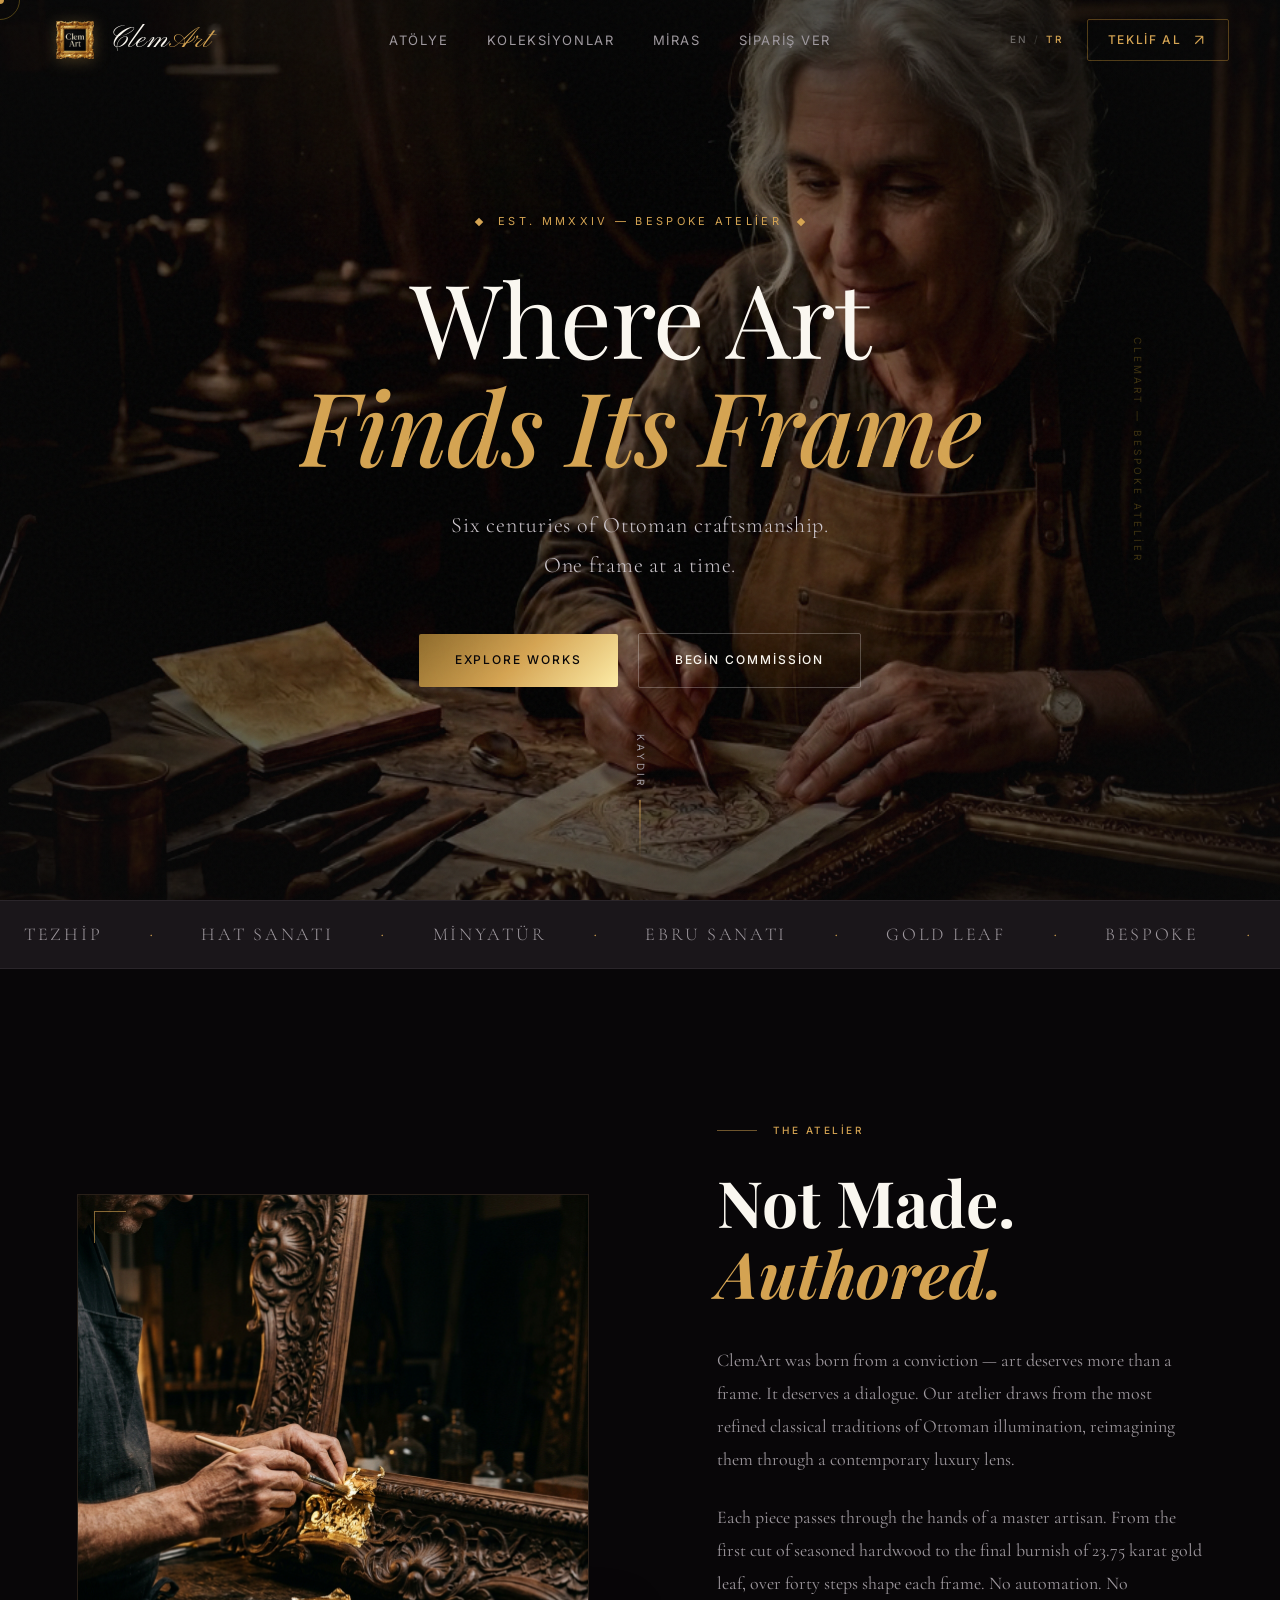
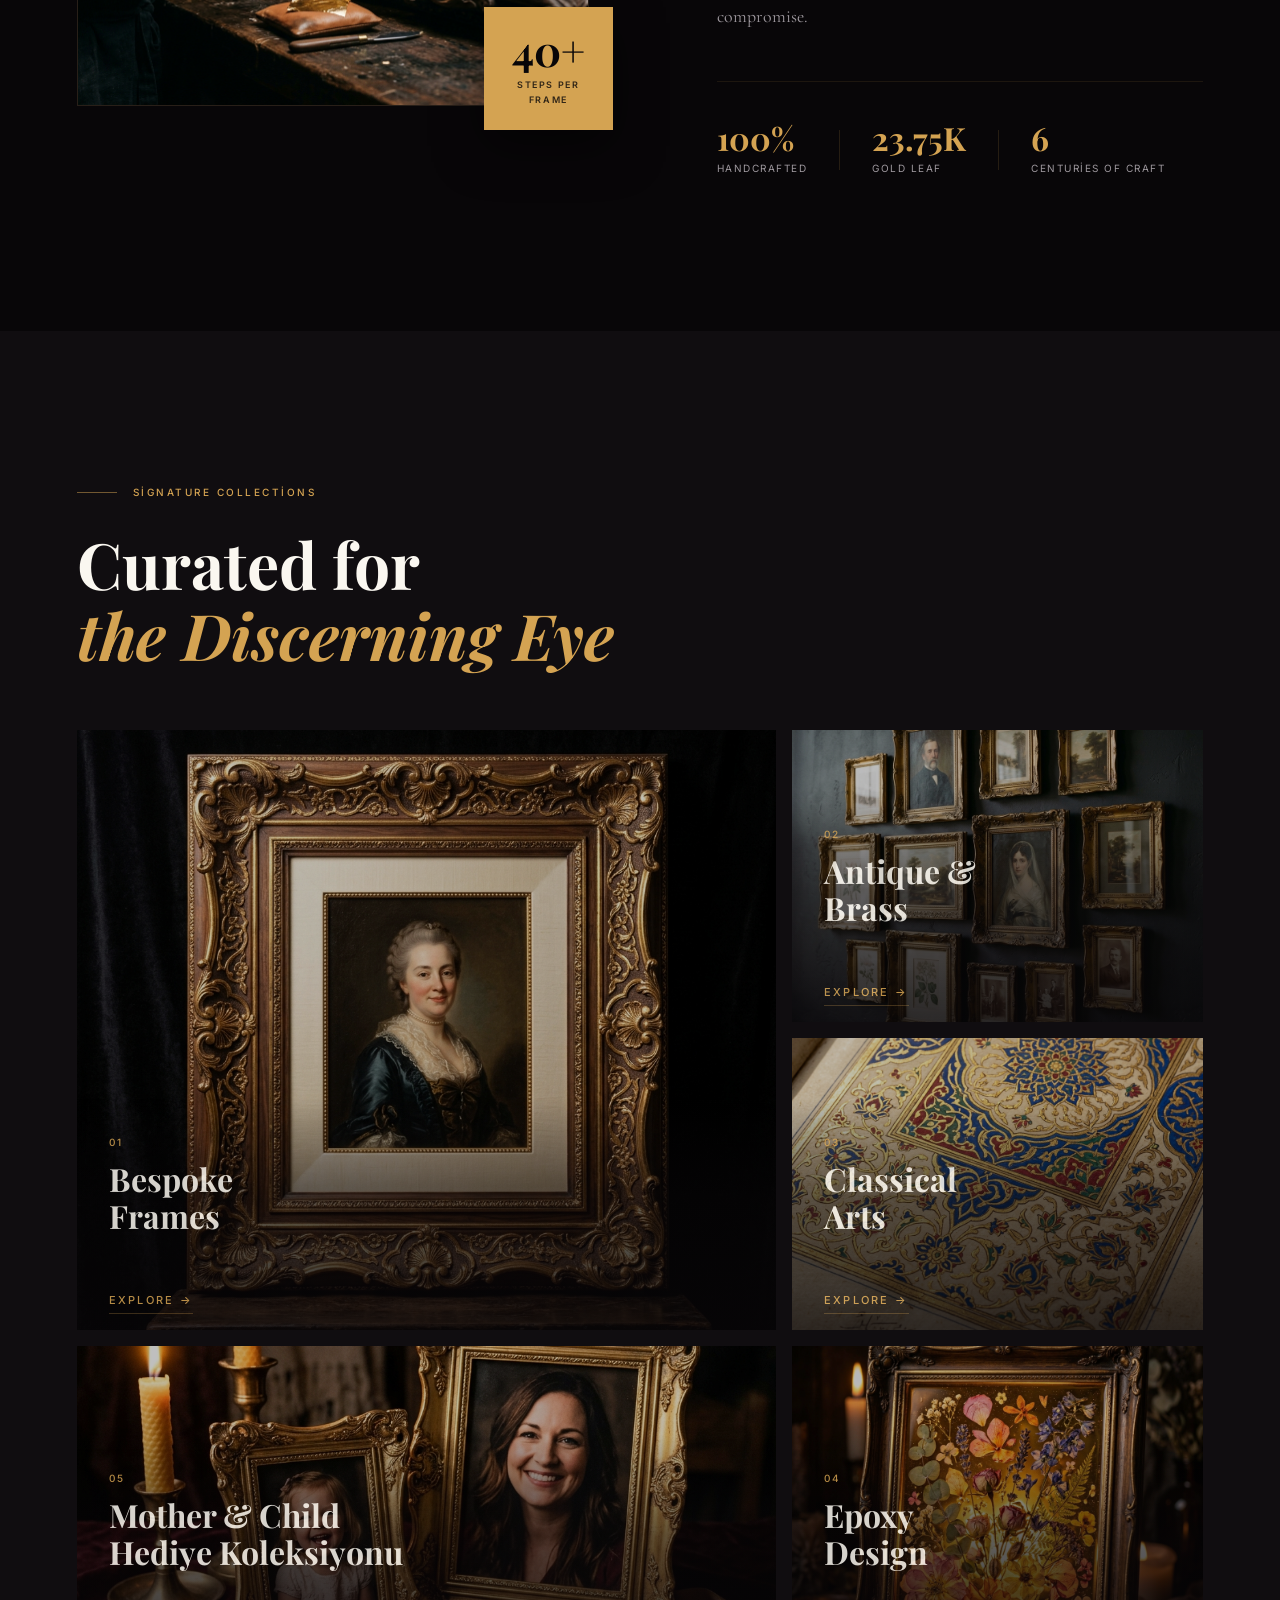
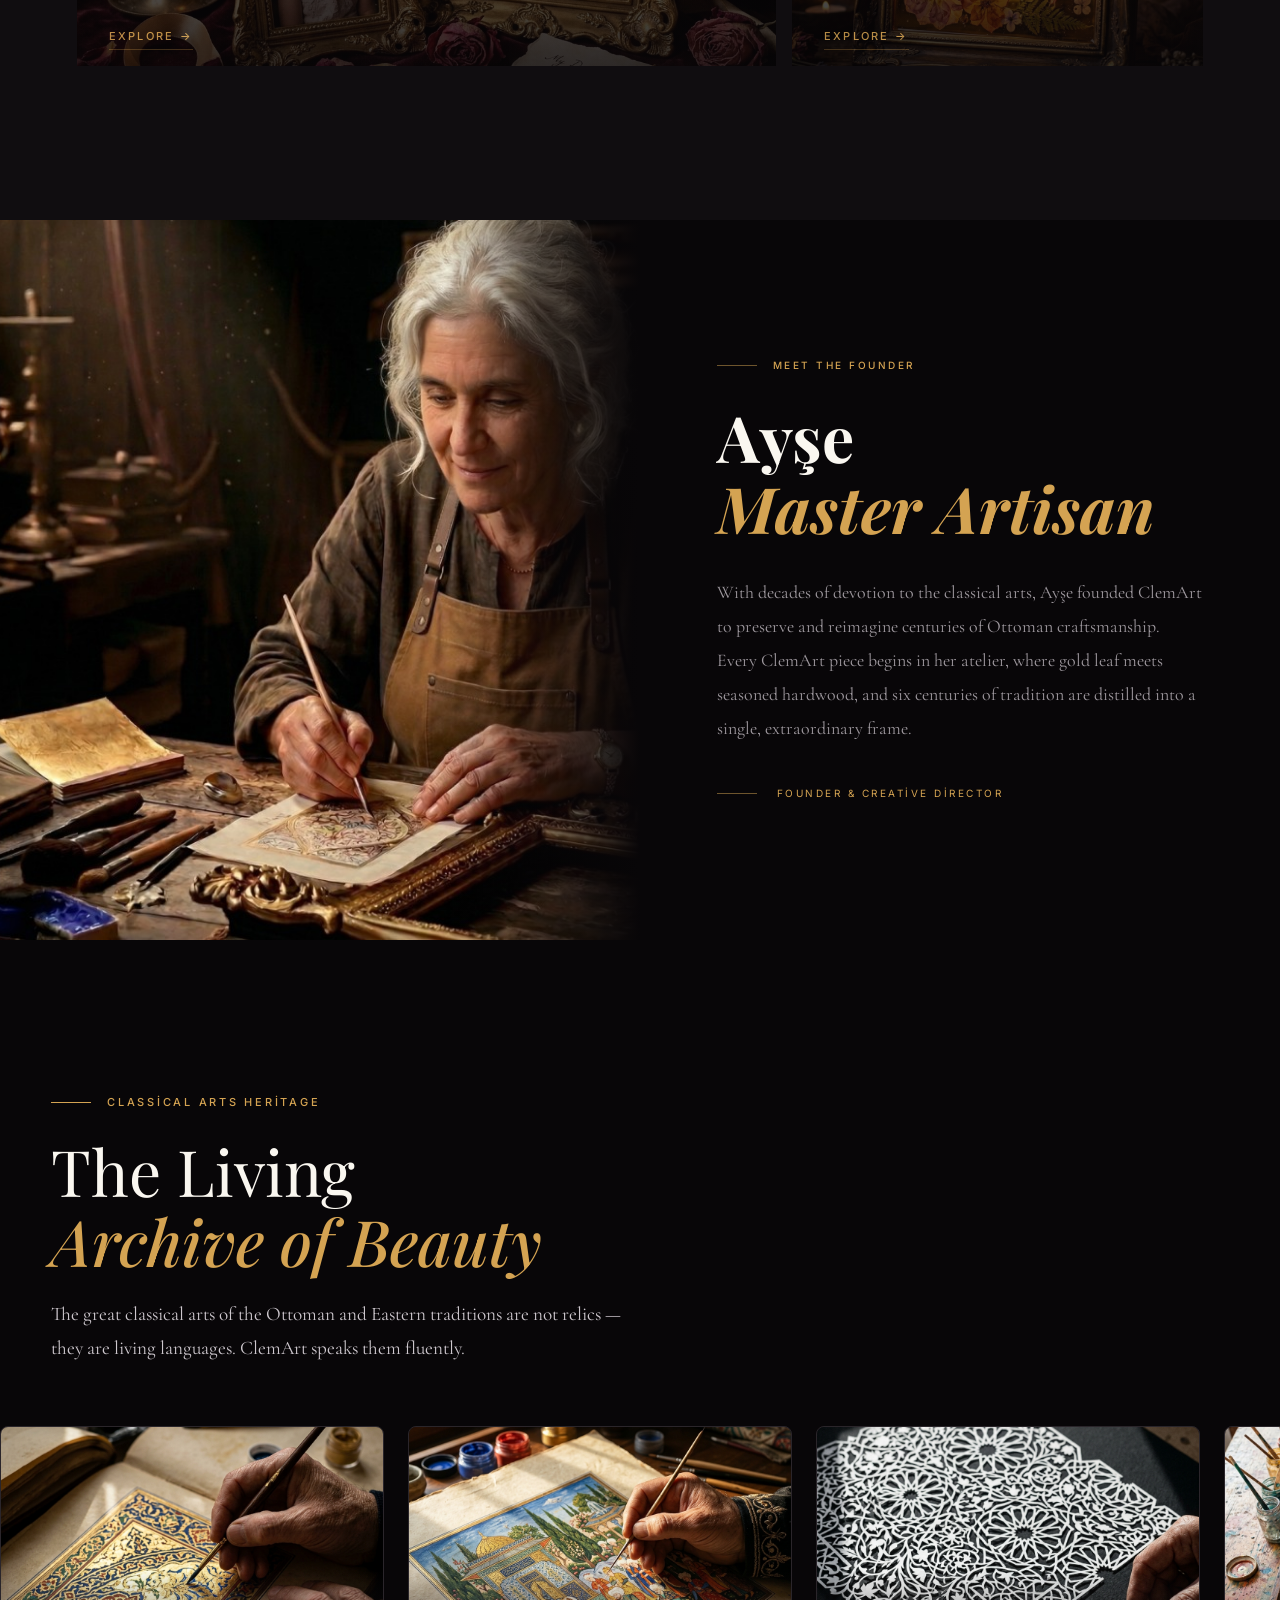
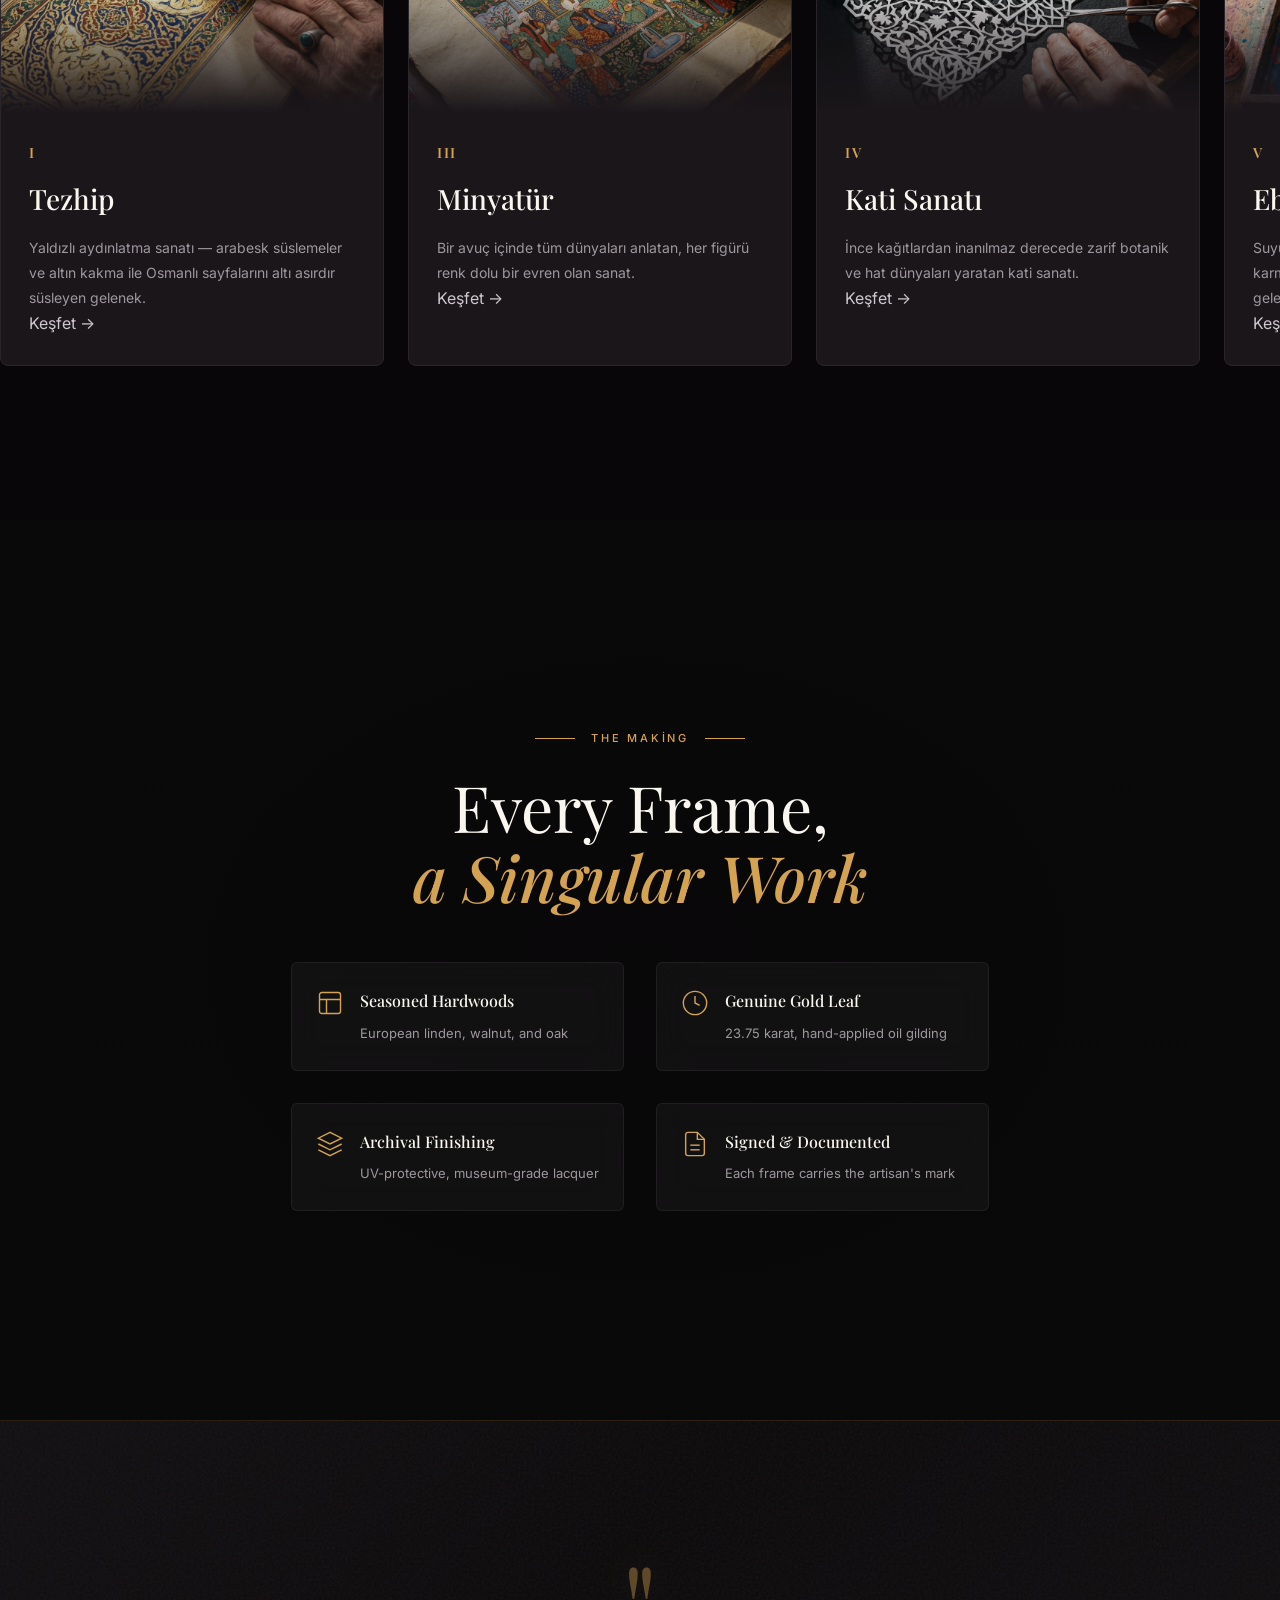
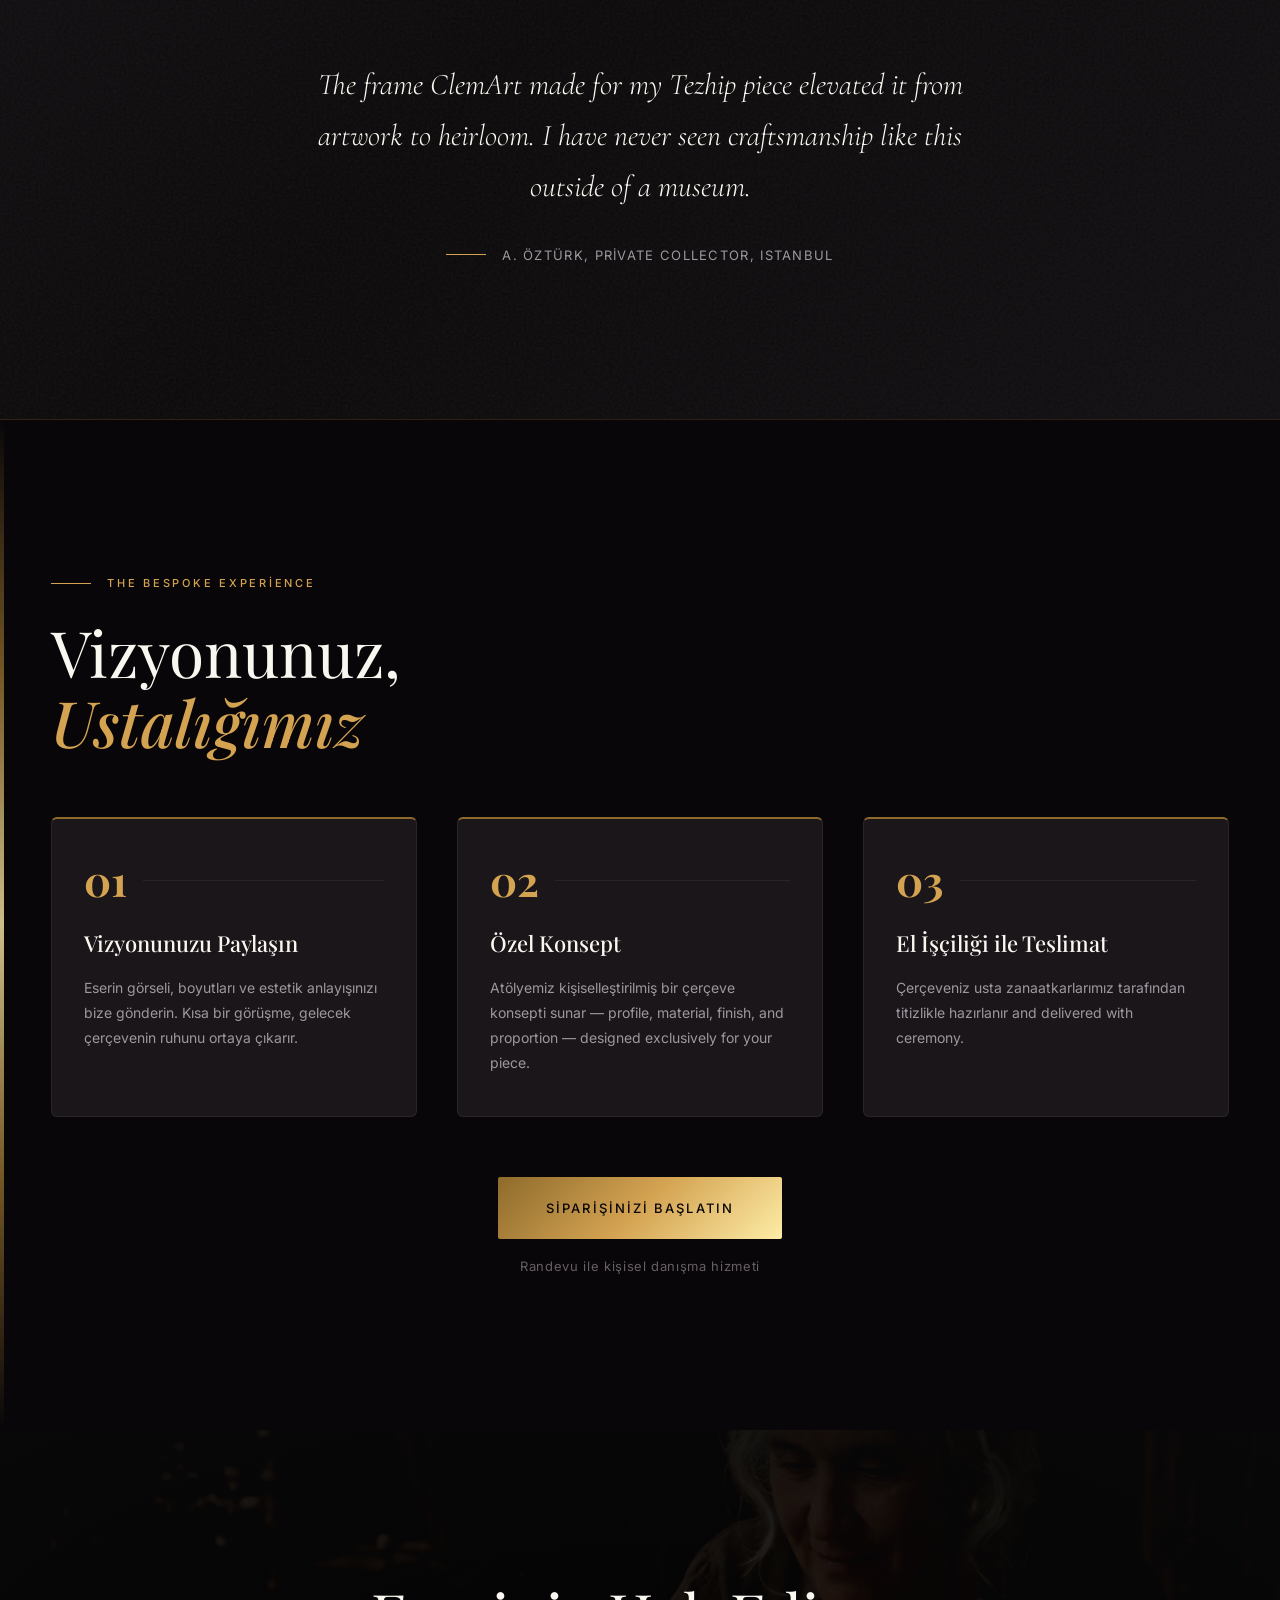
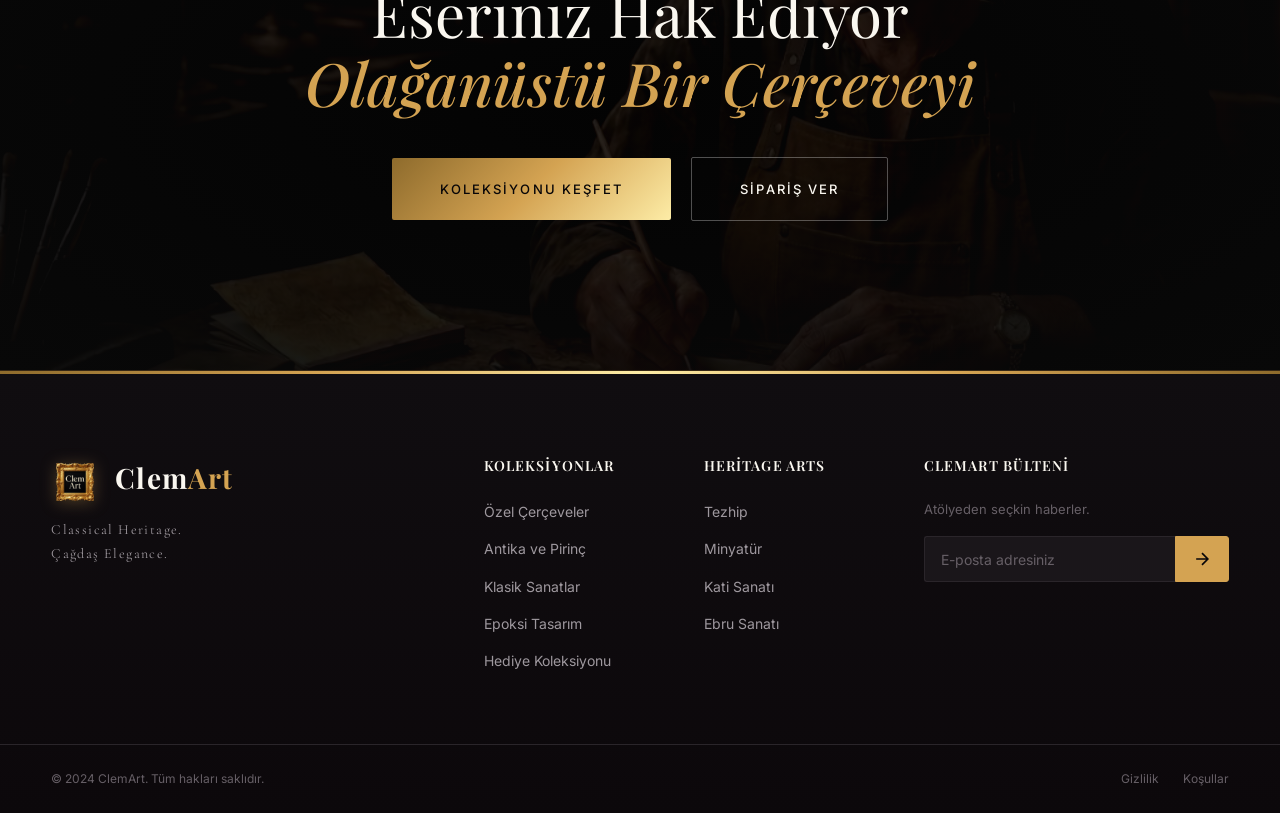
==== tr/index.html @ cb829c38 "feat: full Turkish translation — /tr/ directory with 6 pages, EN/TR language switcher" ====
<!DOCTYPE html>
<html lang="tr">
<head>
  <meta charset="UTF-8" />
  <meta name="viewport" content="width=device-width, initial-scale=1.0" />
  <title>ClemArt — Sanatın Çerçevesini Bulduğu Yer</title>
  <meta name="description" content="ClemArt crafts bespoke luxury frames where classical Ottoman arts meet contemporary elegance. Handcrafted Tezhip, Miniature, Marbling Art and Paper Art frames for collectors, galleries, and discerning interiors." />
  <meta property="og:title" content="ClemArt — Sanatın Çerçevesini Bulduğu Yer" />
  <meta property="og:description" content="Where classical heritage meets modern luxury. Handcrafted frames for collectors and connoisseurs." />
  <link rel="preconnect" href="https://fonts.googleapis.com" />
  <link rel="preconnect" href="https://fonts.gstatic.com" crossorigin />
  <link href="https://fonts.googleapis.com/css2?family=Pinyon+Script&family=Playfair+Display:ital,wght@0,400;0,500;0,700;0,900;1,400;1,700&family=Inter:wght@200;300;400;500&family=Cormorant+Garamond:ital,wght@0,300;0,400;1,300;1,400&display=swap" rel="stylesheet" />
  <link rel="stylesheet" href="../style.css" />
  <link rel="stylesheet" href="../premium.css" />
</head>
<body>

  <!-- PRELOADER -->
  <div class="preloader" id="preloader">
    <div class="preloader__inner">
      <div class="preloader__logo">
        <img src="../images/logo_transparent.png" alt="ClemArt Logo" style="width:80px;height:80px;margin:0 auto 16px;filter:drop-shadow(0 4px 12px rgba(212,163,82,0.3));display:block;" />
        Clem<span class="gold">Art</span>
      </div>
      <div class="preloader__bar"><div class="preloader__fill"></div></div>
      <div class="preloader__tagline">Sanatın Çerçevesini Bulduğu Yer</div>
    </div>
  </div>

  <!-- CURSOR -->
  <div class="cursor" id="cursor"></div>
  <div class="cursor-follower" id="cursor-follower"></div>

  <!-- NAV -->
  <nav class="nav" id="nav" role="navigation" aria-label="Main navigation">
    <div class="nav__inner">
      <a href="#" class="nav__logo" id="nav-logo" aria-label="ClemArt home">
        <img src="../images/logo_transparent.png" alt="ClemArt Logo" class="nav__logo-img" />
        <span class="nav__logo-text">Clem<span class="gold">Art</span></span>
      </a>
      <ul class="nav__links" role="list">
        <li><a href="#atelier" class="nav__link">Atölye</a></li>
        <li><a href="#collections" class="nav__link">Koleksiyonlar</a></li>
        <li><a href="#heritage" class="nav__link">Miras</a></li>
        <li><a href="#commission" class="nav__link">Sipariş Ver</a></li>
      </ul>
      <div class="nav__actions">
        <div class="lang-switch">
          <a href="../index.html" class="lang-switch__opt" hreflang="en">EN</a>
          <span class="lang-switch__sep">/</span>
          <span class="lang-switch__opt lang-switch__opt--active">TR</span>
        </div>
        <a href="teklif-al.html" class="nav__cta" id="nav-cta">
          <span>Teklif Al</span>
          <svg width="18" height="18" viewBox="0 0 24 24" fill="none" stroke="currentColor" stroke-width="1.5"><path d="M7 17L17 7M17 7H7M17 7V17"/></svg>
        </a>
        <button class="nav__burger" id="nav-burger" aria-label="Open menu" aria-expanded="false">
          <span></span><span></span><span></span>
        </button>
      </div>
    </div>
    <div class="nav__mobile" id="nav-mobile" aria-hidden="true">
      <div class="nav__mobile-inner">
        <ul role="list">
          <li><a href="#atelier" class="nav__mobile-link"><span class="nav__mobile-num">01</span>Atölye</a></li>
          <li><a href="#collections" class="nav__mobile-link"><span class="nav__mobile-num">02</span>Koleksiyonlar</a></li>
          <li><a href="#heritage" class="nav__mobile-link"><span class="nav__mobile-num">03</span>Miras</a></li>
          <li><a href="#commission" class="nav__mobile-link"><span class="nav__mobile-num">04</span>Sipariş Ver</a></li>
        </ul>
        <div class="nav__mobile-footer">
          <a href="mailto:hello@clem-arts.com">hello@clem-arts.com</a>
          <p>Klasik Miras. Çağdaş Zarafet.</p>
        </div>
      </div>
    </div>
  </nav>

  <!-- ══════════════════════════════════════
       HERO — FULL BLEED CINEMATIC
  ══════════════════════════════════════ -->
  <section class="hero" id="hero" aria-label="Hero">
    <div class="hero__media">
      <div class="hero__img-container">
        <img src="../images/ayse-hero.jpg" alt="Ayşe — Master craftsman applying gold leaf" class="hero__img" id="hero-img" />
      </div>
      <div class="hero__grain"></div>
      <div class="hero__vignette"></div>
    </div>
    <div class="hero__content">
      <div class="hero__overline anim-up">
        <div class="hero__diamond"></div>
        <span>Est. MMXXIV — Bespoke Atelier</span>
        <div class="hero__diamond"></div>
      </div>
      <h1 class="hero__title">
        <span class="hero__title-line anim-up"><span>Where Art</span></span>
        <span class="hero__title-line hero__title-line--italic anim-up"><span>Finds Its Frame</span></span>
      </h1>
      <p class="hero__sub anim-up">Six centuries of Ottoman craftsmanship.<br />One frame at a time.</p>
      <div class="hero__ctas anim-up">
        <a href="#collections" class="btn btn--primary" id="hero-cta-primary">
          <span>Explore Works</span>
          <div class="btn__shine"></div>
        </a>
        <a href="#commission" class="btn btn--outline" id="hero-cta-secondary">
          <span>Begin Commission</span>
        </a>
      </div>
    </div>
    <div class="hero__scroll" aria-hidden="true">
      <div class="hero__scroll-text">Kaydır</div>
      <div class="hero__scroll-line"></div>
    </div>
    <div class="hero__side-text" aria-hidden="true">ClemArt — Bespoke Atelier</div>
  </section>

  <!-- MARQUEE -->
  <div class="marquee" aria-hidden="true">
    <div class="marquee__track">
      <span>Tezhip</span><span class="marquee__dot">◆</span>
      <span>Hat Sanatı</span><span class="marquee__dot">◆</span>
      <span>Minyatür</span><span class="marquee__dot">◆</span>
      <span>Ebru Sanatı</span><span class="marquee__dot">◆</span>
      <span>Gold Leaf</span><span class="marquee__dot">◆</span>
      <span>Bespoke</span><span class="marquee__dot">◆</span>
      <span>Handcrafted</span><span class="marquee__dot">◆</span>
      <span>Miras</span><span class="marquee__dot">◆</span>
      <span>Tezhip</span><span class="marquee__dot">◆</span>
      <span>Hat Sanatı</span><span class="marquee__dot">◆</span>
      <span>Minyatür</span><span class="marquee__dot">◆</span>
      <span>Ebru Sanatı</span><span class="marquee__dot">◆</span>
      <span>Gold Leaf</span><span class="marquee__dot">◆</span>
      <span>Bespoke</span><span class="marquee__dot">◆</span>
      <span>Handcrafted</span><span class="marquee__dot">◆</span>
      <span>Miras</span><span class="marquee__dot">◆</span>
    </div>
  </div>

  <!-- ══════════════════════════════════════
       ATELIER — MUSEUM SPLIT (Gold Detail Uncropped)
  ══════════════════════════════════════ -->
  <section class="pm-atelier" id="atelier">
    <div class="pm-atelier__inner">

      <!-- LEFT: The Image — shown full, uncropped -->
      <div class="pm-atelier__visual reveal-block">
        <div class="pm-atelier__img-frame">
          <img src="../images/atelier-gold-leaf.png" alt="Master artisan applying gold leaf to an ornate carved frame" />
        </div>
        <div class="pm-atelier__badge">
          <span class="pm-atelier__badge-num">40+</span>
          <span class="pm-atelier__badge-label">Steps Per<br/>Frame</span>
        </div>
      </div>

      <!-- RIGHT: Editorial text -->
      <div class="pm-atelier__text">
        <div class="pm-label reveal-slide">
          <span class="pm-label__line"></span>
          <span>The Atelier</span>
        </div>
        <h2 class="pm-atelier__headline reveal-slide">
          Not Made.<br/><em>Authored.</em>
        </h2>
        <p class="pm-atelier__body reveal-slide">
          ClemArt was born from a conviction — art deserves more than a frame. It deserves a dialogue. Our atelier draws from the most refined classical traditions of Ottoman illumination, reimagining them through a contemporary luxury lens.
        </p>
        <p class="pm-atelier__body reveal-slide">
          Each piece passes through the hands of a master artisan. From the first cut of seasoned hardwood to the final burnish of 23.75 karat gold leaf, over forty steps shape each frame. No automation. No compromise.
        </p>
        <div class="pm-atelier__stats reveal-slide">
          <div class="pm-atelier__stat">
            <span class="pm-atelier__stat-num">100%</span>
            <span class="pm-atelier__stat-label">Handcrafted</span>
          </div>
          <div class="pm-atelier__stat-div"></div>
          <div class="pm-atelier__stat">
            <span class="pm-atelier__stat-num">23.75K</span>
            <span class="pm-atelier__stat-label">Gold Leaf</span>
          </div>
          <div class="pm-atelier__stat-div"></div>
          <div class="pm-atelier__stat">
            <span class="pm-atelier__stat-num">6</span>
            <span class="pm-atelier__stat-label">Centuries of Craft</span>
          </div>
        </div>
      </div>

    </div>
  </section>

  <!-- ══════════════════════════════════════
       COLLECTIONS — EDITORIAL BENTO GRID
  ══════════════════════════════════════ -->
  <section class="pm-collections" id="collections">
    <div class="pm-collections__header">
      <div class="pm-label reveal-slide">
        <span class="pm-label__line"></span>
        <span>Signature Collections</span>
      </div>
      <h2 class="pm-collections__headline reveal-slide">
        Curated for<br/><em>the Discerning Eye</em>
      </h2>
    </div>

    <div class="pm-bento">

      <!-- Large hero item -->
      <article class="pm-bento__item pm-bento__item--hero reveal-card" id="col-bespoke">
        <div class="pm-bento__img">
          <img src="../images/col-bespoke.png" alt="Bespoke luxury frame with ornate gold leaf carving" loading="lazy" />
        </div>
        <div class="pm-bento__glass">
          <span class="pm-bento__num">01</span>
          <h3 class="pm-bento__title">Bespoke<br/>Frames</h3>
          <p class="pm-bento__desc">Conceived for you. Finished to perfection.</p>
          <a href="#commission" class="pm-bento__link">Explore <span>→</span></a>
        </div>
      </article>

      <!-- Stack right top -->
      <article class="pm-bento__item reveal-card" id="col-antique">
        <div class="pm-bento__img">
          <img src="../images/col-antique.png" alt="Antique and Brass frames" loading="lazy" />
        </div>
        <div class="pm-bento__glass">
          <span class="pm-bento__num">02</span>
          <h3 class="pm-bento__title">Antique &<br/>Brass</h3>
          <p class="pm-bento__desc">Aged character. Timeless presence.</p>
          <a href="#collections" class="pm-bento__link">Explore <span>→</span></a>
        </div>
      </article>

      <!-- Stack right bottom -->
      <article class="pm-bento__item reveal-card" id="col-classical">
        <div class="pm-bento__img">
          <img src="../images/col-classical.png" alt="Classical arts — Tezhip" loading="lazy" />
        </div>
        <div class="pm-bento__glass">
          <span class="pm-bento__num">03</span>
          <h3 class="pm-bento__title">Classical<br/>Arts</h3>
          <p class="pm-bento__desc">Tezhip, Hat ve Minyatür için özel tasarım.</p>
          <a href="tezhip.html" class="pm-bento__link">Explore <span>→</span></a>
        </div>
      </article>

      <!-- Wide bottom left -->
      <article class="pm-bento__item pm-bento__item--wide reveal-card" id="col-gift">
        <div class="pm-bento__img">
          <img src="../images/col-gift.png" alt="Mother and child gold frames gift collection" loading="lazy" />
        </div>
        <div class="pm-bento__glass">
          <span class="pm-bento__num">05</span>
          <h3 class="pm-bento__title">Mother & Child<br/>Hediye Koleksiyonu</h3>
          <p class="pm-bento__desc">Emotionally crafted for those you cherish most.</p>
          <a href="#commission" class="pm-bento__link">Explore <span>→</span></a>
        </div>
      </article>

      <!-- Bottom right -->
      <article class="pm-bento__item reveal-card" id="col-epoxy">
        <div class="pm-bento__img">
          <img src="../images/col-epoxy.png" alt="Epoxy design frames" loading="lazy" />
        </div>
        <div class="pm-bento__glass">
          <span class="pm-bento__num">04</span>
          <h3 class="pm-bento__title">Epoxy<br/>Design</h3>
          <p class="pm-bento__desc">Nature preserved in resin and gold.</p>
          <a href="#collections" class="pm-bento__link">Explore <span>→</span></a>
        </div>
      </article>

    </div>
  </section>

  <!-- ══════════════════════════════════════
       FOUNDER — CINEMATIC PORTRAIT
  ══════════════════════════════════════ -->
  <section class="pm-founder" id="founder">
    <div class="pm-founder__img-wrap reveal-block">
      <img src="../images/ayse-hero.jpg" alt="Ayşe — Founder & Master Artisan of ClemArt" loading="lazy" />
      <div class="pm-founder__img-overlay"></div>
    </div>
    <div class="pm-founder__content">
      <div class="pm-label reveal-slide">
        <span class="pm-label__line"></span>
        <span>Meet the Founder</span>
      </div>
      <h2 class="pm-founder__name reveal-slide">Ayşe<br/><em>Master Artisan</em></h2>
      <p class="pm-founder__body reveal-slide">
        With decades of devotion to the classical arts, Ayşe founded ClemArt to preserve and reimagine centuries of Ottoman craftsmanship. Every ClemArt piece begins in her atelier, where gold leaf meets seasoned hardwood, and six centuries of tradition are distilled into a single, extraordinary frame.
      </p>
      <div class="pm-founder__sig reveal-slide">
        <div class="pm-founder__sig-line"></div>
        <span>Founder & Creative Director</span>
      </div>
    </div>
  </section>

  <!-- ══════════════════════════════════════
       HERITAGE — HORIZONTAL SCROLL CARDS
  ══════════════════════════════════════ -->
  <section class="heritage" id="heritage" aria-label="Classical arts heritage">
    <div class="heritage__header">
      <div class="section-label reveal-slide">
        <span class="section-label__line"></span>
        <span>Classical Arts Heritage</span>
      </div>
      <h2 class="heritage__headline reveal-slide">
        The Living<br /><em>Archive of Beauty</em>
      </h2>
      <p class="heritage__intro reveal-slide">
        The great classical arts of the Ottoman and Eastern traditions are not relics — they are living languages. ClemArt speaks them fluently.
      </p>
    </div>
    <div class="heritage__carousel" id="heritage-carousel">
      <div class="heritage__track">

        <div class="heritage__card" id="heritage-tezhip">
          <div class="heritage__card-img">
            <img src="../images/tezhip-hero.png" alt="Tezhip illumination art" loading="lazy" />
            <div class="heritage__card-gradient"></div>
          </div>
          <div class="heritage__card-body">
            <span class="heritage__card-num">I</span>
            <h3 class="heritage__card-title">Tezhip</h3>
            <p class="heritage__card-desc">Yaldızlı aydınlatma sanatı — arabesk süslemeler ve altın kakma ile Osmanlı sayfalarını altı asırdır süsleyen gelenek.</p>
            <a href="tezhip.html" class="heritage__card-link">Keşfet <span>→</span></a>
          </div>
        </div>


        <div class="heritage__card" id="heritage-miniatur">
          <div class="heritage__card-img">
            <img src="../images/miniature-hero.png" alt="Miniature painting" loading="lazy" />
            <div class="heritage__card-gradient"></div>
          </div>
          <div class="heritage__card-body">
            <span class="heritage__card-num">III</span>
            <h3 class="heritage__card-title">Minyatür</h3>
            <p class="heritage__card-desc">Bir avuç içinde tüm dünyaları anlatan, her figürü renk dolu bir evren olan sanat.</p>
            <a href="minyatur.html" class="heritage__card-link">Keşfet <span>→</span></a>
          </div>
        </div>

        <div class="heritage__card" id="heritage-paper-art">
          <div class="heritage__card-img">
            <img src="../images/paper-art-hero.png" alt="Paper Art" loading="lazy" />
            <div class="heritage__card-gradient"></div>
          </div>
          <div class="heritage__card-body">
            <span class="heritage__card-num">IV</span>
            <h3 class="heritage__card-title">Kati Sanatı</h3>
            <p class="heritage__card-desc">İnce kağıtlardan inanılmaz derecede zarif botanik ve hat dünyaları yaratan kati sanatı.</p>
            <a href="kati-sanati.html" class="heritage__card-link">Keşfet <span>→</span></a>
          </div>
        </div>

        <div class="heritage__card" id="heritage-marbling-art">
          <div class="heritage__card-img">
            <img src="../images/marbling-hero.png" alt="Marbling Art" loading="lazy" />
            <div class="heritage__card-gradient"></div>
          </div>
          <div class="heritage__card-body">
            <span class="heritage__card-num">V</span>
            <h3 class="heritage__card-title">Ebru Sanatı</h3>
            <p class="heritage__card-desc">Suyun üzerinde yüzen pigmentlerin nefes kesici karmaşıklığa dönüştüğü Ebru sanatının kadim geleneği.</p>
            <a href="ebru.html" class="heritage__card-link">Keşfet <span>→</span></a>
          </div>
        </div>

      </div>
    </div>
  </section>

  <!-- ══════════════════════════════════════
       CRAFT — CINEMATIC PARALLAX
  ══════════════════════════════════════ -->
  <section class="craft" id="craft" aria-label="Craftsmanship">
    <div class="craft__parallax-bg">
      <img src="https://masnuat.com.tr/image/masnuat/urun/2019-3/bordo-zemin-uzerine-mavi-tezhip.jpg" alt="Master artisan in the workshop" loading="lazy" class="craft__parallax-img" id="craft-parallax-img" />
      <div class="craft__parallax-overlay"></div>
    </div>
    <div class="craft__content">
      <div class="section-label reveal-slide" style="justify-content:center;">
        <span class="section-label__line"></span>
        <span>The Making</span>
        <span class="section-label__line"></span>
      </div>
      <h2 class="craft__headline reveal-slide">Every Frame,<br/><em>a Singular Work</em></h2>
      <div class="craft__features">
        <div class="craft__feature reveal-slide">
          <div class="craft__feature-icon">
            <svg width="28" height="28" viewBox="0 0 24 24" fill="none" stroke="currentColor" stroke-width="1.2"><rect x="3" y="3" width="18" height="18" rx="2"/><path d="M3 9h18M9 21V9"/></svg>
          </div>
          <div><strong>Seasoned Hardwoods</strong><span>European linden, walnut, and oak</span></div>
        </div>
        <div class="craft__feature reveal-slide">
          <div class="craft__feature-icon">
            <svg width="28" height="28" viewBox="0 0 24 24" fill="none" stroke="currentColor" stroke-width="1.2"><circle cx="12" cy="12" r="10"/><path d="M12 6v6l4 2"/></svg>
          </div>
          <div><strong>Genuine Gold Leaf</strong><span>23.75 karat, hand-applied oil gilding</span></div>
        </div>
        <div class="craft__feature reveal-slide">
          <div class="craft__feature-icon">
            <svg width="28" height="28" viewBox="0 0 24 24" fill="none" stroke="currentColor" stroke-width="1.2"><path d="M12 2L2 7l10 5 10-5-10-5z"/><path d="M2 17l10 5 10-5"/><path d="M2 12l10 5 10-5"/></svg>
          </div>
          <div><strong>Archival Finishing</strong><span>UV-protective, museum-grade lacquer</span></div>
        </div>
        <div class="craft__feature reveal-slide">
          <div class="craft__feature-icon">
            <svg width="28" height="28" viewBox="0 0 24 24" fill="none" stroke="currentColor" stroke-width="1.2"><path d="M14 2H6a2 2 0 00-2 2v16a2 2 0 002 2h12a2 2 0 002-2V8z"/><polyline points="14 2 14 8 20 8"/><line x1="16" y1="13" x2="8" y2="13"/><line x1="16" y1="17" x2="8" y2="17"/></svg>
          </div>
          <div><strong>Signed & Documented</strong><span>Each frame carries the artisan's mark</span></div>
        </div>
      </div>
    </div>
  </section>

  <!-- TESTIMONIAL -->
  <section class="testimonial" id="testimonial" aria-label="Testimonial">
    <div class="testimonial__inner reveal-slide">
      <div class="testimonial__quote">"</div>
      <blockquote class="testimonial__text">
        The frame ClemArt made for my Tezhip piece elevated it from artwork to heirloom. I have never seen craftsmanship like this outside of a museum.
      </blockquote>
      <div class="testimonial__author">
        <div class="testimonial__author-line"></div>
        <span>A. Öztürk, Private Collector, Istanbul</span>
      </div>
    </div>
  </section>

  <!-- COMMISSION -->
  <section class="commission" id="commission" aria-label="Bespoke commission">
    <div class="commission__inner">
      <div class="commission__header">
        <div class="section-label reveal-slide">
          <span class="section-label__line"></span>
          <span>The Bespoke Experience</span>
        </div>
        <h2 class="commission__headline reveal-slide">Vizyonunuz,<br/><em>Ustalığımız</em></h2>
      </div>
      <div class="commission__steps">
        <div class="commission__step reveal-slide" id="step-1">
          <div class="commission__step-header">
            <span class="commission__step-num">01</span>
            <div class="commission__step-line"></div>
          </div>
          <h3 class="commission__step-title">Vizyonunuzu Paylaşın</h3>
          <p class="commission__step-text">Eserin görseli, boyutları ve estetik anlayışınızı bize gönderin. Kısa bir görüşme, gelecek çerçevenin ruhunu ortaya çıkarır.</p>
        </div>
        <div class="commission__step reveal-slide" id="step-2">
          <div class="commission__step-header">
            <span class="commission__step-num">02</span>
            <div class="commission__step-line"></div>
          </div>
          <h3 class="commission__step-title">Özel Konsept</h3>
          <p class="commission__step-text">Atölyemiz kişiselleştirilmiş bir çerçeve konsepti sunar — profile, material, finish, and proportion — designed exclusively for your piece.</p>
        </div>
        <div class="commission__step reveal-slide" id="step-3">
          <div class="commission__step-header">
            <span class="commission__step-num">03</span>
            <div class="commission__step-line"></div>
          </div>
          <h3 class="commission__step-title">El İşçiliği ile Teslimat</h3>
          <p class="commission__step-text">Çerçeveniz usta zanaatkarlarımız tarafından titizlikle hazırlanır and delivered with ceremony.</p>
        </div>
      </div>
      <div class="commission__cta reveal-slide">
        <a href="mailto:hello@clem-arts.com" class="btn btn--primary btn--large" id="commission-cta">
          <span>Siparişinizi Başlatın</span>
          <div class="btn__shine"></div>
        </a>
        <p class="commission__note">Randevu ile kişisel danışma hizmeti</p>
      </div>
    </div>
  </section>

  <!-- FINAL CTA -->
  <section class="final" id="final" aria-label="Final call to action">
    <div class="final__bg">
      <img src="../images/media__1775038143843.jpg" alt="" aria-hidden="true" class="final__bg-img" />
      <div class="final__bg-overlay"></div>
    </div>
    <div class="final__content reveal-slide">
      <h2 class="final__headline">Eseriniz Hak Ediyor<br/><em>Olağanüstü Bir Çerçeveyi</em></h2>
      <div class="final__actions">
        <a href="#collections" class="btn btn--primary btn--large" id="final-cta-1">
          <span>Koleksiyonu Keşfet</span>
          <div class="btn__shine"></div>
        </a>
        <a href="mailto:hello@clem-arts.com" class="btn btn--outline-light btn--large" id="final-cta-2">Sipariş Ver</a>
      </div>
    </div>
  </section>

  <!-- FOOTER -->
  <footer class="footer" role="contentinfo">
    <div class="footer__top">
      <div class="footer__brand">
        <div class="footer__logo">
          <img src="../images/logo_transparent.png" alt="ClemArt Logo" style="width:48px;height:48px;filter:drop-shadow(0 2px 8px rgba(212,163,82,0.3));display:inline-block;vertical-align:middle;margin-right:8px;" />
          Clem<span class="gold">Art</span>
        </div>
        <p class="footer__tagline">Classical Heritage.<br/>Çağdaş Elegance.</p>
      </div>
      <div class="footer__cols">
        <div class="footer__col">
          <h4 class="footer__col-title">Koleksiyonlar</h4>
          <ul>
            <li><a href="#col-bespoke">Özel Çerçeveler</a></li>
            <li><a href="#col-antique">Antika ve Pirinç</a></li>
            <li><a href="tezhip.html">Klasik Sanatlar</a></li>
            <li><a href="#col-epoxy">Epoksi Tasarım</a></li>
            <li><a href="#col-gift">Hediye Koleksiyonu</a></li>
          </ul>
        </div>
        <div class="footer__col">
          <h4 class="footer__col-title">Heritage Arts</h4>
          <ul>
            <li><a href="tezhip.html">Tezhip</a></li>
            <li><a href="minyatur.html">Minyatür</a></li>
            <li><a href="kati-sanati.html">Kati Sanatı</a></li>
            <li><a href="ebru.html">Ebru Sanatı</a></li>
          </ul>
        </div>
        <div class="footer__col footer__col--newsletter">
          <h4 class="footer__col-title">ClemArt Bülteni</h4>
          <p>Atölyeden seçkin haberler.</p>
          <form class="footer__form" onsubmit="return false;" aria-label="Newsletter signup">
            <input type="email" placeholder="E-posta adresiniz" class="footer__input" id="footer-email" aria-label="Email" />
            <button type="submit" class="footer__submit" id="footer-submit">
              <svg width="20" height="20" viewBox="0 0 24 24" fill="none" stroke="currentColor" stroke-width="2"><path d="M5 12h14M12 5l7 7-7 7"/></svg>
            </button>
          </form>
        </div>
      </div>
    </div>
    <div class="footer__bottom">
      <p>&copy; 2024 ClemArt. Tüm hakları saklıdır.</p>
      <div class="footer__bottom-links">
        <a href="#">Gizlilik</a>
        <a href="#">Koşullar</a>
      </div>
    </div>
  </footer>

  <script src="../script.js"></script>
</body>
</html>
---- style.css ----
/* ═══════════════════════════════════════════════════════════════
   ClemArt — Award-Winning Luxury Design System
   ═══════════════════════════════════════════════════════════════ */

/* ─── DESIGN TOKENS ─── */
:root {
  /* Colors */
  --black:       #080608;
  --night:       #100d10;
  --charcoal:    #1a161a;
  --graphite:    #2a252a;
  --ash:         #3a333a;
  --smoke:       #665f66;
  --silver:      #9e989e;
  --mist:        #cec8ce;
  --ivory:       #f5edd6;
  --white:       #faf7f0;

  /* Bright, high-contrast shiny metallic gold */
  --gold:        #d4a352;
  --gold-light:  #fdeca6;
  --gold-dark:   #8e6b2c;
  --gold-glow:   rgba(212, 163, 82, 0.15);

  /* No Burgundy anymore */

  --cream:       #f5edd6;

  /* Typography */
  --font-display: 'Playfair Display', 'Georgia', serif;
  --font-body: 'Inter', 'Helvetica Neue', sans-serif;
  --font-accent: 'Cormorant Garamond', 'Georgia', serif;

  /* Spacing */
  --nav-h: 80px;
  --section-pad: clamp(80px, 12vw, 180px);
  --container: 1400px;

  /* Animation */
  --ease-out: cubic-bezier(0.16, 1, 0.3, 1);
  --ease-smooth: cubic-bezier(0.45, 0, 0.55, 1);
  --duration: 0.8s;
}

/* ─── RESET ─── */
*, *::before, *::after { box-sizing: border-box; margin: 0; padding: 0; }

html {
  scroll-behavior: smooth;
  -webkit-font-smoothing: antialiased;
  -moz-osx-font-smoothing: grayscale;
  scrollbar-width: thin;
  scrollbar-color: var(--gold) var(--night);
}

body {
  font-family: var(--font-body);
  background: var(--black);
  color: var(--mist);
  font-size: 16px;
  line-height: 1.7;
  overflow-x: hidden;
  cursor: none;
}

/* Scrollbar */
::-webkit-scrollbar { width: 6px; }
::-webkit-scrollbar-track { background: var(--night); }
::-webkit-scrollbar-thumb { background: var(--gold-dark); border-radius: 3px; }

img { display: block; max-width: 100%; height: auto; }
a { text-decoration: none; color: inherit; transition: color 0.3s; }
ul { list-style: none; }

/* Utility */
.gold { color: var(--gold); }

::selection {
  background: var(--gold);
  color: var(--black);
}

/* ═══════════════════════════════════════════════════════════════
   PRELOADER
   ═══════════════════════════════════════════════════════════════ */
.preloader {
  position: fixed;
  inset: 0;
  z-index: 10000;
  background: var(--black);
  display: flex;
  align-items: center;
  justify-content: center;
  transition: opacity 0.6s var(--ease-out), visibility 0.6s;
}

.preloader.done {
  opacity: 0;
  visibility: hidden;
  pointer-events: none;
}

.preloader__inner {
  text-align: center;
}

.preloader__logo {
  font-family: 'Pinyon Script', 'Great Vibes', cursive;
  font-size: clamp(48px, 8vw, 80px);
  font-weight: 400;
  color: var(--white);
  letter-spacing: 0.02em;
  line-height: 1;
  margin-bottom: 24px;
  opacity: 0;
  animation: fadeInUp 0.8s var(--ease-out) 0.2s forwards;
}

.preloader__bar {
  width: 180px;
  height: 2px;
  background: var(--graphite);
  margin: 0 auto 16px;
  border-radius: 2px;
  overflow: hidden;
}

.preloader__fill {
  height: 100%;
  width: 0;
  background: linear-gradient(90deg, var(--gold-dark), var(--gold), var(--gold-light));
  border-radius: 2px;
  animation: preloaderFill 1.8s var(--ease-smooth) 0.3s forwards;
}

.preloader__tagline {
  font-family: var(--font-accent);
  font-size: 14px;
  letter-spacing: 0.2em;
  text-transform: uppercase;
  color: var(--silver);
  opacity: 0;
  animation: fadeInUp 0.6s var(--ease-out) 0.5s forwards;
}

@keyframes preloaderFill {
  to { width: 100%; }
}

@keyframes fadeInUp {
  from { opacity: 0; transform: translateY(20px); }
  to { opacity: 1; transform: translateY(0); }
}

/* ═══════════════════════════════════════════════════════════════
   CUSTOM CURSOR (desktop)
   ═══════════════════════════════════════════════════════════════ */
.cursor {
  position: fixed;
  width: 8px;
  height: 8px;
  background: var(--gold);
  border-radius: 50%;
  pointer-events: none;
  z-index: 9999;
  transform: translate(-50%, -50%);
  transition: width 0.25s var(--ease-out), height 0.25s var(--ease-out), background 0.25s;
  mix-blend-mode: difference;
}

.cursor-follower {
  position: fixed;
  width: 40px;
  height: 40px;
  border: 1px solid rgba(184, 150, 42, 0.4);
  border-radius: 50%;
  pointer-events: none;
  z-index: 9998;
  transform: translate(-50%, -50%);
  transition: width 0.4s var(--ease-out), height 0.4s var(--ease-out), border-color 0.3s;
}

body.cursor-hover .cursor {
  width: 50px;
  height: 50px;
  background: rgba(184, 150, 42, 0.15);
}

body.cursor-hover .cursor-follower {
  width: 60px;
  height: 60px;
  border-color: var(--gold);
}

@media (pointer: coarse) {
  .cursor, .cursor-follower { display: none; }
  body { cursor: auto; }
}

/* ═══════════════════════════════════════════════════════════════
   NAVIGATION — Glassmorphism
   ═══════════════════════════════════════════════════════════════ */
.nav {
  position: fixed;
  top: 0;
  left: 0;
  right: 0;
  z-index: 1000;
  transition: all 0.5s var(--ease-out);
}

.nav.scrolled {
  background: rgba(10, 10, 10, 0.85);
  backdrop-filter: blur(24px) saturate(180%);
  -webkit-backdrop-filter: blur(24px) saturate(180%);
  border-bottom: 1px solid rgba(184, 150, 42, 0.08);
}

.nav__inner {
  max-width: var(--container);
  margin: 0 auto;
  display: flex;
  align-items: center;
  justify-content: space-between;
  padding: 0 clamp(24px, 4vw, 60px);
  height: var(--nav-h);
}

.nav__logo {
  display: flex;
  align-items: center;
  gap: 10px;
  z-index: 1001;
}

/* Logo image in navbar */
.nav__logo-img {
  width: 48px;
  height: 48px;
  object-fit: contain;
  transition: transform 0.4s var(--ease-out), filter 0.3s;
  filter: drop-shadow(0 2px 8px rgba(212, 163, 82, 0.3));
}

.nav__logo:hover .nav__logo-img {
  transform: scale(1.05);
  filter: drop-shadow(0 4px 16px rgba(212, 163, 82, 0.5));
}

.nav__logo-text {
  font-family: 'Pinyon Script', 'Great Vibes', cursive;
  font-size: 30px;
  font-weight: 400;
  color: var(--white);
  letter-spacing: 0.02em;
  line-height: 1;
}

/* ─── LANGUAGE SWITCHER ─── */
.lang-switch {
  display: flex;
  align-items: center;
  gap: 6px;
  font-family: var(--font-body);
  font-size: 10px;
  font-weight: 500;
  letter-spacing: 0.2em;
  text-transform: uppercase;
  margin-right: 4px;
}
.lang-switch__opt {
  color: rgba(255,255,255,0.35);
  transition: color 0.2s;
  text-decoration: none;
  padding: 2px 0;
}
.lang-switch__opt:hover { color: var(--gold); }
.lang-switch__opt--active {
  color: var(--gold);
  cursor: default;
}
.lang-switch__sep { color: rgba(255,255,255,0.15); }

.nav__links {
  display: flex;
  gap: clamp(24px, 3vw, 48px);
}

.nav__link {
  font-family: var(--font-body);
  font-size: 13px;
  font-weight: 400;
  letter-spacing: 0.12em;
  text-transform: uppercase;
  color: var(--silver);
  position: relative;
  padding: 4px 0;
  transition: color 0.3s;
}

.nav__link::after {
  content: '';
  position: absolute;
  bottom: -2px;
  left: 0;
  width: 0;
  height: 1px;
  background: var(--gold);
  transition: width 0.4s var(--ease-out);
}

.nav__link:hover {
  color: var(--white);
}

.nav__link:hover::after {
  width: 100%;
}

.nav__actions {
  display: flex;
  align-items: center;
  gap: 20px;
}

.nav__cta {
  display: inline-flex;
  align-items: center;
  gap: 8px;
  font-size: 12px;
  font-weight: 500;
  letter-spacing: 0.14em;
  text-transform: uppercase;
  color: var(--gold);
  border: 1px solid rgba(220, 164, 59, 0.35);
  padding: 10px 20px;
  border-radius: 2px;
  transition: all 0.4s var(--ease-out);
}

.nav__cta:hover {
  background: var(--gold);
  color: var(--black);
  border-color: var(--gold);
  box-shadow: 0 4px 20px rgba(220, 164, 59, 0.4);
}

.nav__cta svg {
  transition: transform 0.3s var(--ease-out);
}

.nav__cta:hover svg {
  transform: translate(3px, -3px);
}

/* Burger */
.nav__burger {
  display: none;
  flex-direction: column;
  gap: 6px;
  background: none;
  border: none;
  cursor: none;
  padding: 8px;
  z-index: 1001;
}

.nav__burger span {
  display: block;
  width: 28px;
  height: 1.5px;
  background: var(--white);
  transition: all 0.4s var(--ease-out);
  transform-origin: center;
}

.nav.burger-open .nav__burger span:nth-child(1) {
  transform: translateY(7.5px) rotate(45deg);
}
.nav.burger-open .nav__burger span:nth-child(2) {
  opacity: 0;
  transform: scaleX(0);
}
.nav.burger-open .nav__burger span:nth-child(3) {
  transform: translateY(-7.5px) rotate(-45deg);
}

/* Mobile menu */
.nav__mobile {
  position: fixed;
  inset: 0;
  background: var(--black);
  z-index: 999;
  display: flex;
  align-items: center;
  justify-content: center;
  opacity: 0;
  visibility: hidden;
  transition: all 0.5s var(--ease-out);
}

.nav__mobile.open {
  opacity: 1;
  visibility: visible;
}

.nav__mobile-inner {
  text-align: center;
}

.nav__mobile-inner ul {
  display: flex;
  flex-direction: column;
  gap: 0;
}

.nav__mobile-link {
  display: flex;
  align-items: center;
  gap: 16px;
  font-family: var(--font-display);
  font-size: clamp(32px, 6vw, 56px);
  font-weight: 400;
  color: var(--white);
  padding: 12px 0;
  border-bottom: 1px solid var(--graphite);
  transition: color 0.3s, padding-left 0.3s var(--ease-out);
}

.nav__mobile-link:hover {
  color: var(--gold);
  padding-left: 16px;
}

.nav__mobile-num {
  font-family: var(--font-body);
  font-size: 12px;
  color: var(--gold);
  letter-spacing: 0.1em;
  min-width: 32px;
}

.nav__mobile-footer {
  margin-top: 48px;
}

.nav__mobile-footer a {
  font-size: 14px;
  color: var(--gold);
  letter-spacing: 0.05em;
}

.nav__mobile-footer p {
  font-family: var(--font-accent);
  font-size: 13px;
  color: var(--smoke);
  margin-top: 12px;
  letter-spacing: 0.15em;
  text-transform: uppercase;
}

@media (max-width: 900px) {
  .nav__links, .nav__cta { display: none; }
  .nav__burger { display: flex; }
}

/* ═══════════════════════════════════════════════════════════════
   HERO — Cinematic Full-Bleed
   ═══════════════════════════════════════════════════════════════ */
.hero {
  position: relative;
  min-height: 100vh;
  display: flex;
  align-items: center;
  justify-content: center;
  overflow: hidden;
}

.hero__media {
  position: absolute;
  inset: 0;
}

.hero__img-container {
  position: absolute;
  inset: -20px;
  overflow: hidden;
}

.hero__img {
  width: 100%;
  height: 100%;
  object-fit: cover;
  transform: scale(1.1);
  transition: transform 8s var(--ease-smooth);
  filter: brightness(0.5) contrast(1.1) saturate(0.9);
}

.hero.loaded .hero__img {
  transform: scale(1);
}

.hero__grain {
  position: absolute;
  inset: 0;
  background-image: url("data:image/svg+xml,%3Csvg viewBox='0 0 256 256' xmlns='http://www.w3.org/2000/svg'%3E%3Cfilter id='noise'%3E%3CfeTurbulence type='fractalNoise' baseFrequency='0.9' numOctaves='4' stitchTiles='stitch'/%3E%3C/filter%3E%3Crect width='100%25' height='100%25' filter='url(%23noise)' opacity='0.04'/%3E%3C/svg%3E");
  pointer-events: none;
  z-index: 1;
}

.hero__vignette {
  position: absolute;
  inset: 0;
  background: radial-gradient(ellipse at center, transparent 40%, rgba(10,10,10,0.7) 100%);
  pointer-events: none;
  z-index: 2;
}

.hero__content {
  position: relative;
  z-index: 5;
  text-align: center;
  max-width: 900px;
  padding: 0 30px;
}

.hero__overline {
  display: flex;
  align-items: center;
  justify-content: center;
  gap: 16px;
  margin-bottom: 32px;
}

.hero__overline span {
  font-family: var(--font-body);
  font-size: 11px;
  font-weight: 400;
  letter-spacing: 0.3em;
  text-transform: uppercase;
  color: var(--gold);
}

.hero__diamond {
  width: 6px;
  height: 6px;
  background: var(--gold);
  transform: rotate(45deg);
}

.hero__title {
  font-family: var(--font-display);
  font-weight: 400;
  line-height: 1.05;
  margin-bottom: 28px;
}

.hero__title-line {
  display: block;
  overflow: hidden;
}

.hero__title-line > span {
  display: inline-block;
  font-size: clamp(48px, 8vw, 110px);
  color: var(--white);
  letter-spacing: -0.01em;
}

.hero__title-line--italic > span {
  font-style: italic;
  color: var(--gold);
  font-weight: 500;
}

.hero__sub {
  font-family: var(--font-accent);
  font-size: clamp(16px, 2vw, 22px);
  font-weight: 300;
  color: var(--mist);
  letter-spacing: 0.04em;
  line-height: 1.8;
  margin-bottom: 48px;
}

.hero__ctas {
  display: flex;
  align-items: center;
  justify-content: center;
  gap: 20px;
  flex-wrap: wrap;
}

/* Scroll indicator */
.hero__scroll {
  position: absolute;
  bottom: 40px;
  left: 50%;
  transform: translateX(-50%);
  display: flex;
  flex-direction: column;
  align-items: center;
  gap: 12px;
  z-index: 5;
}

.hero__scroll-text {
  font-size: 10px;
  letter-spacing: 0.3em;
  text-transform: uppercase;
  color: var(--silver);
  writing-mode: vertical-rl;
}

.hero__scroll-line {
  width: 1px;
  height: 60px;
  background: linear-gradient(to bottom, var(--gold), transparent);
  animation: scrollPulse 2s ease-in-out infinite;
}

@keyframes scrollPulse {
  0%, 100% { opacity: 1; transform: scaleY(1); }
  50% { opacity: 0.4; transform: scaleY(0.6); }
}

.hero__side-text {
  position: absolute;
  right: 30px;
  top: 50%;
  transform: translateY(-50%) rotate(90deg);
  font-size: 10px;
  letter-spacing: 0.3em;
  text-transform: uppercase;
  color: rgba(184, 150, 42, 0.3);
  z-index: 5;
  transform-origin: center;
  white-space: nowrap;
}

/* ─── anim-up for hero elements ─── */
.anim-up {
  opacity: 0;
  transform: translateY(40px);
  transition: opacity 0.8s var(--ease-out), transform 0.8s var(--ease-out);
}

.hero.loaded .anim-up {
  opacity: 1;
  transform: translateY(0);
}

.hero.loaded .anim-up:nth-child(1) { transition-delay: 0.2s; }
.hero.loaded .anim-up:nth-child(2) { transition-delay: 0.35s; }
.hero.loaded .anim-up:nth-child(3) { transition-delay: 0.5s; }
.hero.loaded .anim-up:nth-child(4) { transition-delay: 0.65s; }

/* ═══════════════════════════════════════════════════════════════
   BUTTONS
   ═══════════════════════════════════════════════════════════════ */
.btn {
  display: inline-flex;
  align-items: center;
  justify-content: center;
  gap: 8px;
  font-family: var(--font-body);
  font-size: 12px;
  font-weight: 500;
  letter-spacing: 0.16em;
  text-transform: uppercase;
  padding: 16px 36px;
  border-radius: 2px;
  position: relative;
  overflow: hidden;
  transition: all 0.4s var(--ease-out);
  cursor: none;
  border: none;
}

.btn--primary {
  background: linear-gradient(135deg, var(--gold-dark), var(--gold), var(--gold-light));
  color: var(--black);
}

.btn--primary:hover {
  transform: translateY(-2px);
  box-shadow: 0 12px 40px rgba(220, 164, 59, 0.25);
}

.btn__shine {
  position: absolute;
  top: 0;
  left: -100%;
  width: 100%;
  height: 100%;
  background: linear-gradient(90deg, transparent, rgba(255,255,255,0.25), transparent);
  transition: left 0.6s var(--ease-out);
}

.btn--primary:hover .btn__shine {
  left: 100%;
}

.btn--outline {
  background: transparent;
  color: var(--white);
  border: 1px solid rgba(255,255,255,0.25);
}

.btn--outline:hover {
  border-color: var(--gold);
  color: var(--gold);
  transform: translateY(-2px);
}

.btn--outline-light {
  background: transparent;
  color: var(--white);
  border: 1px solid rgba(255,255,255,0.3);
}

.btn--outline-light:hover {
  background: var(--white);
  color: var(--black);
  transform: translateY(-2px);
}

.btn--large {
  padding: 20px 48px;
  font-size: 13px;
}

/* ═══════════════════════════════════════════════════════════════
   MARQUEE RIBBON
   ═══════════════════════════════════════════════════════════════ */
.marquee {
  background: var(--charcoal);
  border-top: 1px solid var(--graphite);
  border-bottom: 1px solid var(--graphite);
  padding: 18px 0;
  overflow: hidden;
  position: relative;
}

.marquee__track {
  display: flex;
  gap: 0;
  white-space: nowrap;
  animation: marqueeScroll 30s linear infinite;
  width: max-content;
}

.marquee__track span {
  font-family: var(--font-accent);
  font-size: clamp(14px, 1.5vw, 18px);
  font-weight: 300;
  letter-spacing: 0.15em;
  text-transform: uppercase;
  color: var(--silver);
  padding: 0 24px;
}

.marquee__dot {
  color: var(--gold) !important;
  font-size: 8px !important;
  display: inline-flex;
  align-items: center;
}

@keyframes marqueeScroll {
  from { transform: translateX(0); }
  to { transform: translateX(-50%); }
}

/* ═══════════════════════════════════════════════════════════════
   SECTION LABEL (reusable)
   ═══════════════════════════════════════════════════════════════ */
.section-label {
  display: flex;
  align-items: center;
  gap: 16px;
  margin-bottom: 24px;
}

.section-label__line {
  width: 40px;
  height: 1px;
  background: var(--gold);
}

.section-label span:not(.section-label__line) {
  font-family: var(--font-body);
  font-size: 11px;
  font-weight: 500;
  letter-spacing: 0.25em;
  text-transform: uppercase;
  color: var(--gold);
}

/* ═══════════════════════════════════════════════════════════════
   ATELIER SECTION
   ═══════════════════════════════════════════════════════════════ */
.atelier {
  padding: var(--section-pad) 0;
  overflow: hidden;
}

.atelier__inner {
  max-width: var(--container);
  margin: 0 auto;
  padding: 0 clamp(24px, 4vw, 60px);
  display: grid;
  grid-template-columns: 1fr 1fr;
  gap: clamp(48px, 6vw, 120px);
  align-items: center;
}

.atelier__media {
  position: relative;
}

.atelier__img-wrap {
  position: relative;
  border-radius: 4px;
  overflow: hidden;
  aspect-ratio: 4 / 5;
}

.atelier__img-wrap img {
  width: 100%;
  height: 100%;
  object-fit: cover;
  transition: transform 6s var(--ease-smooth);
}

.atelier__img-wrap:hover img {
  transform: scale(1.05);
}

.atelier__img-wrap::after {
  content: '';
  position: absolute;
  inset: 0;
  border: 1px solid rgba(184, 150, 42, 0.12);
  border-radius: 4px;
  pointer-events: none;
}

.atelier__float-stat {
  position: absolute;
  bottom: -30px;
  right: -30px;
  background: var(--gold);
  border: 1px solid rgba(220, 164, 59, 0.5);
  color: var(--black);
  padding: 28px;
  border-radius: 4px;
  text-align: center;
  box-shadow: 0 20px 60px rgba(0, 0, 0, 0.6);
}

.atelier__float-num {
  display: block;
  font-family: var(--font-display);
  font-size: 36px;
  font-weight: 700;
  line-height: 1;
}

.atelier__float-label {
  font-size: 11px;
  letter-spacing: 0.1em;
  text-transform: uppercase;
  font-weight: 500;
  margin-top: 4px;
  display: block;
}

.atelier__text {
  padding-right: clamp(0px, 3vw, 60px);
}

.atelier__headline {
  font-family: var(--font-display);
  font-size: clamp(36px, 5vw, 64px);
  font-weight: 400;
  color: var(--white);
  line-height: 1.1;
  margin-bottom: 32px;
}

.atelier__headline em {
  color: var(--gold);
  font-weight: 500;
}

.atelier__body {
  font-size: 15px;
  line-height: 1.85;
  color: var(--mist);
  margin-bottom: 20px;
}

.atelier__stats {
  display: flex;
  align-items: center;
  gap: 32px;
  margin-top: 40px;
  padding-top: 32px;
  border-top: 1px solid var(--graphite);
}

.atelier__stat {
  text-align: center;
}

.atelier__stat-num {
  display: block;
  font-family: var(--font-display);
  font-size: clamp(28px, 3vw, 40px);
  font-weight: 700;
  color: var(--gold);
  line-height: 1;
}

.atelier__stat-label {
  font-size: 11px;
  letter-spacing: 0.1em;
  text-transform: uppercase;
  color: var(--silver);
  margin-top: 8px;
  display: block;
}

.atelier__stat-divider {
  width: 1px;
  height: 48px;
  background: var(--graphite);
}

@media (max-width: 900px) {
  .atelier__inner {
    grid-template-columns: 1fr;
    gap: 60px;
  }
  .atelier__float-stat {
    bottom: -16px;
    right: -8px;
    padding: 20px;
  }
  .atelier__float-num { font-size: 28px; }
}

/* ═══════════════════════════════════════════════════════════════
   FOUNDER — Ayşe
   ═══════════════════════════════════════════════════════════════ */
.founder {
  padding: var(--section-pad) 0;
  background: var(--night);
  overflow: hidden;
}

.founder__inner {
  max-width: var(--container);
  margin: 0 auto;
  padding: 0 clamp(24px, 4vw, 60px);
  display: grid;
  grid-template-columns: 1fr 1fr;
  gap: clamp(48px, 6vw, 120px);
  align-items: center;
}

.founder__media {
  position: relative;
}

.founder__img-wrap {
  position: relative;
  border-radius: 6px;
  overflow: hidden;
  aspect-ratio: 1 / 1;
  box-shadow: 0 40px 80px rgba(0,0,0,0.4);
}

.founder__img-wrap img {
  width: 100%;
  height: 100%;
  object-fit: cover;
  transition: transform 5s var(--ease-smooth);
}

.founder__img-wrap:hover img {
  transform: scale(1.04);
}

.founder__img-wrap::before {
  content: '';
  position: absolute;
  inset: -1px;
  border: 1px solid rgba(184, 150, 42, 0.15);
  border-radius: 6px;
  z-index: 1;
  pointer-events: none;
}

.founder__img-wrap::after {
  content: '';
  position: absolute;
  bottom: 0;
  left: 0;
  right: 0;
  height: 30%;
  background: linear-gradient(to top, rgba(17,17,17,0.4), transparent);
  pointer-events: none;
}

.founder__text {
  padding-right: clamp(0px, 2vw, 40px);
}

.founder__headline {
  font-family: var(--font-display);
  font-size: clamp(40px, 5.5vw, 72px);
  font-weight: 400;
  color: var(--white);
  line-height: 1.05;
  margin-bottom: 28px;
}

.founder__headline em {
  color: var(--gold);
  font-weight: 500;
  font-style: italic;
}

.founder__body {
  font-size: 15px;
  line-height: 1.9;
  color: var(--mist);
  margin-bottom: 16px;
}

.founder__signature {
  display: flex;
  align-items: center;
  gap: 16px;
  margin-top: 36px;
  padding-top: 28px;
  border-top: 1px solid var(--graphite);
}

.founder__sig-line {
  width: 40px;
  height: 1px;
  background: var(--gold);
}

.founder__signature span {
  font-family: var(--font-accent);
  font-size: 14px;
  font-style: italic;
  color: var(--gold);
  letter-spacing: 0.05em;
}

@media (max-width: 900px) {
  .founder__inner {
    grid-template-columns: 1fr;
    gap: 48px;
  }
  .founder__img-wrap {
    aspect-ratio: 4 / 3;
  }
}

/* ═══════════════════════════════════════════════════════════════
   COLLECTIONS — Immersive Grid
   ═══════════════════════════════════════════════════════════════ */
.collections {
  padding: var(--section-pad) 0;
  background: linear-gradient(180deg, var(--night) 0%, #0f090d 50%, var(--night) 100%);
}

.collections__header {
  max-width: var(--container);
  margin: 0 auto;
  padding: 0 clamp(24px, 4vw, 60px) 60px;
}

.collections__headline {
  font-family: var(--font-display);
  font-size: clamp(36px, 5vw, 64px);
  font-weight: 400;
  color: var(--white);
  line-height: 1.1;
}

.collections__headline em {
  color: var(--gold);
  font-weight: 500;
}

.collections__grid {
  max-width: var(--container);
  margin: 0 auto;
  padding: 0 clamp(24px, 4vw, 60px);
  display: grid;
  grid-template-columns: repeat(4, 1fr);
  grid-template-rows: auto auto;
  gap: 20px;
}

/* Hero card spans 2 cols */
.coll-card--hero {
  grid-column: span 2;
  grid-row: span 2;
}

/* Wide card spans 2 cols */
.coll-card--wide {
  grid-column: span 2;
}

.coll-card {
  position: relative;
  border-radius: 6px;
  overflow: hidden;
  min-height: 340px;
  cursor: none;
}

.coll-card--hero {
  min-height: 700px;
}

.coll-card__img {
  position: absolute;
  inset: 0;
}

.coll-card__img img {
  width: 100%;
  height: 100%;
  object-fit: cover;
  transition: transform 6s var(--ease-smooth);
}

.coll-card:hover .coll-card__img img {
  transform: scale(1.08);
}

.coll-card__overlay {
  position: absolute;
  inset: 0;
  background: linear-gradient(180deg, transparent 30%, rgba(10,10,10,0.85) 100%);
  transition: background 0.5s;
  z-index: 1;
}

.coll-card:hover .coll-card__overlay {
  background: linear-gradient(180deg, transparent 10%, rgba(10,10,10,0.9) 100%);
}

.coll-card__content {
  position: absolute;
  bottom: 0;
  left: 0;
  right: 0;
  padding: 32px;
  z-index: 2;
  transform: translateY(12px);
  transition: transform 0.5s var(--ease-out);
}

.coll-card:hover .coll-card__content {
  transform: translateY(0);
}

.coll-card__num {
  font-family: var(--font-body);
  font-size: 11px;
  letter-spacing: 0.2em;
  color: var(--gold);
  margin-bottom: 12px;
  display: block;
}

.coll-card__title {
  font-family: var(--font-display);
  font-size: clamp(22px, 2.5vw, 32px);
  font-weight: 500;
  color: var(--white);
  line-height: 1.15;
  margin-bottom: 8px;
}

.coll-card__desc {
  font-size: 13px;
  color: var(--silver);
  line-height: 1.6;
  margin-bottom: 16px;
  opacity: 0;
  transform: translateY(10px);
  transition: all 0.5s var(--ease-out) 0.1s;
}

.coll-card:hover .coll-card__desc {
  opacity: 1;
  transform: translateY(0);
}

.coll-card__link {
  font-size: 12px;
  font-weight: 500;
  letter-spacing: 0.15em;
  text-transform: uppercase;
  color: var(--gold);
  opacity: 0;
  transform: translateY(8px);
  transition: all 0.4s var(--ease-out) 0.2s;
}

.coll-card:hover .coll-card__link {
  opacity: 1;
  transform: translateY(0);
}

.coll-card__link span {
  display: inline-block;
  transition: transform 0.3s var(--ease-out);
}

.coll-card__link:hover span {
  transform: translateX(6px);
}

@media (max-width: 900px) {
  .collections__grid {
    grid-template-columns: 1fr 1fr;
  }
  .coll-card--hero {
    min-height: 400px;
  }
}

@media (max-width: 600px) {
  .collections__grid {
    grid-template-columns: 1fr;
  }
  .coll-card--hero, .coll-card--wide {
    grid-column: span 1;
    grid-row: span 1;
  }
  .coll-card { min-height: 300px; }
  .coll-card--hero { min-height: 400px; }
}

/* ═══════════════════════════════════════════════════════════════
   HERITAGE — Horizontal Carousel
   ═══════════════════════════════════════════════════════════════ */
.heritage {
  padding: var(--section-pad) 0;
  overflow: hidden;
}

.heritage__header {
  max-width: var(--container);
  margin: 0 auto;
  padding: 0 clamp(24px, 4vw, 60px) 60px;
}

.heritage__headline {
  font-family: var(--font-display);
  font-size: clamp(36px, 5vw, 64px);
  font-weight: 400;
  color: var(--white);
  line-height: 1.1;
  margin-bottom: 20px;
}

.heritage__headline em {
  color: var(--gold);
  font-weight: 500;
}

.heritage__intro {
  font-family: var(--font-accent);
  font-size: clamp(16px, 1.5vw, 20px);
  color: var(--mist);
  max-width: 600px;
  line-height: 1.8;
}

.heritage__carousel {
  overflow-x: auto;
  overflow-y: hidden;
  scrollbar-width: none;
  -ms-overflow-style: none;
  padding: 0 clamp(24px, 4vw, 60px);
  scroll-snap-type: x mandatory;
}

.heritage__carousel::-webkit-scrollbar { display: none; }

.heritage__track {
  display: flex;
  gap: 24px;
  width: max-content;
}

.heritage__card {
  flex-shrink: 0;
  width: clamp(300px, 30vw, 420px);
  border-radius: 8px;
  overflow: hidden;
  position: relative;
  scroll-snap-align: start;
  background: var(--charcoal);
  border: 1px solid var(--graphite);
  transition: border-color 0.4s, transform 0.4s var(--ease-out);
}

.heritage__card:hover {
  border-color: rgba(184, 150, 42, 0.3);
  transform: translateY(-6px);
}

.heritage__card-img {
  position: relative;
  aspect-ratio: 4 / 3;
  overflow: hidden;
}

.heritage__card-img img {
  width: 100%;
  height: 100%;
  object-fit: cover;
  transition: transform 4s var(--ease-smooth);
}

.heritage__card:hover .heritage__card-img img {
  transform: scale(1.06);
}

.heritage__card-gradient {
  position: absolute;
  inset: 0;
  background: linear-gradient(180deg, transparent 50%, var(--charcoal) 100%);
}

.heritage__card-body {
  padding: 28px;
}

.heritage__card-num {
  font-family: var(--font-display);
  font-size: 14px;
  color: var(--gold);
  font-weight: 600;
  letter-spacing: 0.1em;
  margin-bottom: 10px;
  display: block;
}

.heritage__card-title {
  font-family: var(--font-display);
  font-size: 28px;
  font-weight: 500;
  color: var(--white);
  margin-bottom: 12px;
}

.heritage__card-desc {
  font-size: 14px;
  line-height: 1.8;
  color: var(--silver);
}

/* ═══════════════════════════════════════════════════════════════
   CRAFT — Cinematic Parallax Section
   ═══════════════════════════════════════════════════════════════ */
.craft {
  position: relative;
  min-height: 100vh;
  display: flex;
  align-items: center;
  justify-content: center;
  overflow: hidden;
}

.craft__parallax-bg {
  position: absolute;
  inset: -60px;
}

.craft__parallax-img {
  width: 100%;
  height: 100%;
  object-fit: cover;
  filter: brightness(0.3) contrast(1.1);
}

.craft__parallax-overlay {
  position: absolute;
  inset: 0;
  background: radial-gradient(ellipse at center, rgba(10,10,10,0.4) 0%, rgba(10,10,10,0.85) 100%);
}

.craft__content {
  position: relative;
  z-index: 5;
  text-align: center;
  max-width: 800px;
  padding: var(--section-pad) 30px;
}

.craft__headline {
  font-family: var(--font-display);
  font-size: clamp(36px, 5vw, 64px);
  font-weight: 400;
  color: var(--white);
  line-height: 1.1;
  margin-bottom: 50px;
}

.craft__headline em {
  color: var(--gold);
  font-weight: 500;
}

.craft__features {
  display: grid;
  grid-template-columns: 1fr 1fr;
  gap: 32px;
  text-align: left;
}

.craft__feature {
  display: flex;
  align-items: flex-start;
  gap: 16px;
  padding: 24px;
  background: rgba(255,255,255,0.04);
  border: 1px solid rgba(255,255,255,0.06);
  border-radius: 6px;
  backdrop-filter: blur(16px);
  transition: border-color 0.4s, background 0.4s;
}

.craft__feature:hover {
  border-color: rgba(184, 150, 42, 0.2);
  background: rgba(184, 150, 42, 0.04);
}

.craft__feature-icon {
  color: var(--gold);
  flex-shrink: 0;
  margin-top: 2px;
}

.craft__feature strong {
  display: block;
  font-family: var(--font-display);
  font-size: 16px;
  font-weight: 500;
  color: var(--white);
  margin-bottom: 4px;
}

.craft__feature span {
  font-size: 13px;
  color: var(--silver);
}

@media (max-width: 600px) {
  .craft__features {
    grid-template-columns: 1fr;
  }
}

/* ═══════════════════════════════════════════════════════════════
   SHOWCASE — Interior Full-Bleed
   ═══════════════════════════════════════════════════════════════ */
.showcase {
  position: relative;
  min-height: 80vh;
  display: flex;
  align-items: flex-end;
  overflow: hidden;
}

.showcase__media {
  position: absolute;
  inset: 0;
}

.showcase__img {
  width: 100%;
  height: 100%;
  object-fit: cover;
  filter: brightness(0.5);
  transition: transform 8s var(--ease-smooth);
}

.showcase:hover .showcase__img {
  transform: scale(1.03);
}

.showcase__overlay {
  position: absolute;
  inset: 0;
  background: linear-gradient(0deg, rgba(10,10,10,0.9) 0%, transparent 60%);
}

.showcase__content {
  position: relative;
  z-index: 5;
  max-width: var(--container);
  padding: 80px clamp(24px, 4vw, 60px);
}

.showcase__headline {
  font-family: var(--font-display);
  font-size: clamp(32px, 4.5vw, 56px);
  font-weight: 400;
  color: var(--white);
  line-height: 1.15;
  margin-bottom: 20px;
}

.showcase__headline em {
  color: var(--gold);
  font-weight: 500;
}

.showcase__text {
  font-size: 16px;
  color: var(--mist);
  max-width: 500px;
  margin-bottom: 32px;
  line-height: 1.8;
}

/* ═══════════════════════════════════════════════════════════════
   TESTIMONIAL
   ═══════════════════════════════════════════════════════════════ */
.testimonial {
  padding: var(--section-pad) 0;
  background: linear-gradient(135deg, var(--night) 0%, #0a0809 40%, var(--night) 100%);
  border-top: 1px solid rgba(220, 164, 59, 0.15);
  border-bottom: 1px solid rgba(220, 164, 59, 0.15);
  position: relative;
  overflow: hidden;
}

.testimonial::before {
  content: '';
  position: absolute;
  inset: 0;
  background: url("data:image/svg+xml,%3Csvg viewBox='0 0 256 256' xmlns='http://www.w3.org/2000/svg'%3E%3Cfilter id='noise'%3E%3CfeTurbulence type='fractalNoise' baseFrequency='0.9' numOctaves='4' stitchTiles='stitch'/%3E%3C/filter%3E%3Crect width='100%25' height='100%25' filter='url(%23noise)' opacity='0.06'/%3E%3C/svg%3E");
  pointer-events: none;
  z-index: 0;
}

.testimonial__inner {
  position: relative;
  z-index: 1;
}

/* .testimonial__inner now also set above in ::before override */
.testimonial__inner {
  max-width: 800px;
  margin: 0 auto;
  text-align: center;
  padding: 0 clamp(24px, 4vw, 60px);
}

.testimonial__quote {
  font-family: var(--font-display);
  font-size: 120px;
  line-height: 0.5;
  color: var(--gold);
  margin-bottom: 24px;
  opacity: 0.4;
  text-shadow: 0 0 40px rgba(220, 164, 59, 0.3);
}

.testimonial__text {
  font-family: var(--font-accent);
  font-size: clamp(20px, 2.5vw, 30px);
  font-weight: 300;
  font-style: italic;
  color: var(--white);
  line-height: 1.7;
  margin-bottom: 32px;
}

.testimonial__author {
  display: flex;
  align-items: center;
  justify-content: center;
  gap: 16px;
}

.testimonial__author-line {
  width: 40px;
  height: 1px;
  background: var(--gold);
}

.testimonial__author span {
  font-size: 13px;
  letter-spacing: 0.1em;
  text-transform: uppercase;
  color: var(--silver);
}

/* ═══════════════════════════════════════════════════════════════
   COMMISSION / BESPOKE
   ═══════════════════════════════════════════════════════════════ */
.commission {
  padding: var(--section-pad) 0;
  background: var(--black);
  position: relative;
}

.commission::before {
  content: '';
  position: absolute;
  left: 0;
  top: 0;
  bottom: 0;
  width: 4px;
  background: linear-gradient(to bottom, transparent, var(--gold-dark), var(--gold-light), var(--gold-dark), transparent);
  opacity: 0.8;
}

.commission__inner {
  max-width: var(--container);
  margin: 0 auto;
  padding: 0 clamp(24px, 4vw, 60px);
}

.commission__header {
  margin-bottom: 60px;
}

.commission__headline {
  font-family: var(--font-display);
  font-size: clamp(36px, 5vw, 64px);
  font-weight: 400;
  color: var(--white);
  line-height: 1.1;
}

.commission__headline em {
  color: var(--gold);
  font-weight: 500;
}

.commission__steps {
  display: grid;
  grid-template-columns: repeat(3, 1fr);
  gap: 40px;
  margin-bottom: 60px;
}

.commission__step {
  position: relative;
  padding: 40px 32px;
  background: var(--charcoal);
  border: 1px solid var(--graphite);
  border-top: 2px solid var(--gold-dark);
  border-radius: 6px;
  transition: border-color 0.4s, transform 0.4s var(--ease-out), box-shadow 0.4s;
}

.commission__step:hover {
  border-color: rgba(220, 164, 59, 0.35);
  border-top-color: var(--gold);
  transform: translateY(-6px);
  box-shadow: 0 20px 60px rgba(220, 164, 59, 0.1);
}

.commission__step-header {
  display: flex;
  align-items: center;
  gap: 16px;
  margin-bottom: 24px;
}

.commission__step-num {
  font-family: var(--font-display);
  font-size: 42px;
  font-weight: 700;
  color: var(--gold);
  line-height: 1;
}

.commission__step-line {
  flex: 1;
  height: 1px;
  background: var(--graphite);
}

.commission__step-title {
  font-family: var(--font-display);
  font-size: 22px;
  font-weight: 500;
  color: var(--white);
  margin-bottom: 12px;
}

.commission__step-text {
  font-size: 14px;
  line-height: 1.8;
  color: var(--silver);
}

.commission__cta {
  text-align: center;
}

.commission__note {
  font-size: 13px;
  color: var(--smoke);
  margin-top: 16px;
  letter-spacing: 0.05em;
}

@media (max-width: 900px) {
  .commission__steps {
    grid-template-columns: 1fr;
  }
}

/* ═══════════════════════════════════════════════════════════════
   FINAL CTA
   ═══════════════════════════════════════════════════════════════ */
.final {
  position: relative;
  min-height: 60vh;
  display: flex;
  align-items: center;
  justify-content: center;
  overflow: hidden;
}

.final__bg {
  position: absolute;
  inset: 0;
}

.final__bg-img {
  width: 100%;
  height: 100%;
  object-fit: cover;
  filter: brightness(0.25) contrast(1.1);
}

.final__bg-overlay {
  position: absolute;
  inset: 0;
  background: radial-gradient(ellipse at center, rgba(10,10,10,0.3) 0%, rgba(10,10,10,0.8) 100%);
}

.final__content {
  position: relative;
  z-index: 5;
  text-align: center;
  padding: 80px 30px;
}

.final__headline {
  font-family: var(--font-display);
  font-size: clamp(32px, 5vw, 60px);
  font-weight: 400;
  color: var(--white);
  line-height: 1.15;
  margin-bottom: 40px;
}

.final__headline em {
  color: var(--gold);
  font-weight: 500;
}

.final__actions {
  display: flex;
  align-items: center;
  justify-content: center;
  gap: 20px;
  flex-wrap: wrap;
}

/* ═══════════════════════════════════════════════════════════════
   FOOTER
   ═══════════════════════════════════════════════════════════════ */
.footer {
  background: linear-gradient(180deg, var(--night) 0%, #0c080b 100%);
  border-top: 1px solid rgba(220, 164, 59, 0.2);
}

.footer::before {
  content: '';
  display: block;
  height: 3px;
  background: linear-gradient(90deg, var(--gold-dark), var(--gold), var(--gold-light), var(--gold), var(--gold-dark));
}

.footer__top {
  max-width: var(--container);
  margin: 0 auto;
  padding: 80px clamp(24px, 4vw, 60px) 60px;
  display: grid;
  grid-template-columns: 1fr 2fr;
  gap: 60px;
}

.footer__logo {
  font-family: var(--font-display);
  font-size: 28px;
  font-weight: 700;
  color: var(--white);
  letter-spacing: 0.04em;
  margin-bottom: 12px;
}

.footer__tagline {
  font-family: var(--font-accent);
  font-size: 14px;
  color: var(--silver);
  letter-spacing: 0.1em;
  line-height: 1.7;
}

.footer__cols {
  display: grid;
  grid-template-columns: repeat(3, 1fr);
  gap: 40px;
}

.footer__col-title {
  font-family: var(--font-display);
  font-size: 14px;
  font-weight: 600;
  color: var(--white);
  letter-spacing: 0.08em;
  text-transform: uppercase;
  margin-bottom: 20px;
}

.footer__col ul li {
  margin-bottom: 10px;
}

.footer__col ul li a {
  font-size: 14px;
  color: var(--silver);
  transition: color 0.3s;
}

.footer__col ul li a:hover {
  color: var(--gold);
}

.footer__col--newsletter p {
  font-size: 13px;
  color: var(--smoke);
  margin-bottom: 16px;
}

.footer__form {
  display: flex;
  gap: 0;
}

.footer__input {
  flex: 1;
  background: var(--charcoal);
  border: 1px solid var(--graphite);
  border-right: none;
  padding: 12px 16px;
  font-size: 14px;
  color: var(--white);
  font-family: var(--font-body);
  border-radius: 3px 0 0 3px;
  outline: none;
  transition: border-color 0.3s;
}

.footer__input::placeholder {
  color: var(--smoke);
}

.footer__input:focus {
  border-color: var(--gold);
}

.footer__submit {
  background: var(--gold);
  border: 1px solid var(--gold);
  padding: 12px 16px;
  border-radius: 0 3px 3px 0;
  color: var(--black);
  cursor: none;
  transition: background 0.3s;
  display: flex;
  align-items: center;
}

.footer__submit:hover {
  background: var(--gold-light);
}

.footer__bottom {
  max-width: var(--container);
  margin: 0 auto;
  padding: 24px clamp(24px, 4vw, 60px);
  border-top: 1px solid var(--graphite);
  display: flex;
  justify-content: space-between;
  align-items: center;
}

.footer__bottom p {
  font-size: 12px;
  color: var(--smoke);
}

.footer__bottom-links {
  display: flex;
  gap: 24px;
}

.footer__bottom-links a {
  font-size: 12px;
  color: var(--smoke);
  transition: color 0.3s;
}

.footer__bottom-links a:hover {
  color: var(--gold);
}

@media (max-width: 900px) {
  .footer__top {
    grid-template-columns: 1fr;
    gap: 40px;
  }
  .footer__cols {
    grid-template-columns: 1fr 1fr;
  }
}

@media (max-width: 600px) {
  .footer__cols {
    grid-template-columns: 1fr;
  }
  .footer__bottom {
    flex-direction: column;
    gap: 12px;
    text-align: center;
  }
}

/* ═══════════════════════════════════════════════════════════════
   REVEAL ANIMATIONS
   ═══════════════════════════════════════════════════════════════ */
.reveal-slide {
  opacity: 0;
  transform: translateY(50px);
  transition: opacity 0.9s var(--ease-out), transform 0.9s var(--ease-out);
}

.reveal-slide.visible {
  opacity: 1;
  transform: translateY(0);
}

.reveal-block {
  opacity: 0;
  transform: translateX(-50px);
  transition: opacity 1s var(--ease-out), transform 1s var(--ease-out);
}

.reveal-block.visible {
  opacity: 1;
  transform: translateX(0);
}

.reveal-card {
  opacity: 0;
  transform: translateY(30px) scale(0.97);
  transition: opacity 0.7s var(--ease-out), transform 0.7s var(--ease-out);
}

.reveal-card.visible {
  opacity: 1;
  transform: translateY(0) scale(1);
}

/* ═══════════════════════════════════════════════════════════════
   GOLD NOISE TEXTURE OVERLAY (whole page)
   ═══════════════════════════════════════════════════════════════ */
body::after {
  content: '';
  position: fixed;
  inset: 0;
  background-image: url("data:image/svg+xml,%3Csvg viewBox='0 0 256 256' xmlns='http://www.w3.org/2000/svg'%3E%3Cfilter id='noise'%3E%3CfeTurbulence type='fractalNoise' baseFrequency='0.85' numOctaves='4' stitchTiles='stitch'/%3E%3C/filter%3E%3Crect width='100%25' height='100%25' filter='url(%23noise)' opacity='0.025'/%3E%3C/svg%3E");
  pointer-events: none;
  z-index: 9990;
  mix-blend-mode: overlay;
}

/* ════ INTERNAL HERO ANIMATION FIX ════ */
@keyframes internalFadeUp {
  0% { opacity: 0; transform: translateY(30px); }
  100% { opacity: 1; transform: translateY(0); }
}
.internal-hero .reveal-slide {
  opacity: 0;
  animation: internalFadeUp 1s cubic-bezier(0.16, 1, 0.3, 1) forwards;
}
.internal-hero .hero__overline { animation-delay: 2.2s; }
.internal-hero .hero__title { animation-delay: 2.3s; }
.internal-hero p { animation-delay: 2.4s; }
---- premium.css ----
/* ═══════════════════════════════════════════════════════════════
   ClemArt — Premium Homepage Layout Override
   premium.css — Awwwards-grade editorial design
   ═══════════════════════════════════════════════════════════════ */

/* ─── PM LABEL ─── */
.pm-label {
  display: flex;
  align-items: center;
  gap: 16px;
  font-family: var(--font-body);
  font-size: 10px;
  font-weight: 500;
  letter-spacing: 0.25em;
  text-transform: uppercase;
  color: var(--gold);
  margin-bottom: 28px;
}

.pm-label__line {
  display: block;
  width: 40px;
  height: 1px;
  background: var(--gold);
  opacity: 0.5;
  flex-shrink: 0;
}

/* ═══════════════════════════════════════════════════════════════
   ATELIER — Museum-quality uncropped image
   ═══════════════════════════════════════════════════════════════ */
.pm-atelier {
  background: var(--black);
  padding: clamp(80px, 12vw, 160px) clamp(24px, 6vw, 100px);
}

.pm-atelier__inner {
  max-width: 1400px;
  margin: 0 auto;
  display: grid;
  grid-template-columns: 1fr 1fr;
  gap: clamp(60px, 8vw, 120px);
  align-items: center;
}

/* The image shows FULLY — aspect-ratio matches the actual 1:1 square */
.pm-atelier__visual {
  position: relative;
}

.pm-atelier__img-frame {
  position: relative;
  /* No overflow:hidden — image must show fully, uncropped */
  border: 1px solid rgba(212, 163, 82, 0.12);
  background: var(--night);
}

.pm-atelier__img-frame img {
  width: 100%;
  height: auto;   /* Full image — no cropping ever */
  display: block;
  /* No transform scale — keeps the whole image in view */
}

/* Gold corner accents */
.pm-atelier__img-frame::before,
.pm-atelier__img-frame::after {
  content: '';
  position: absolute;
  width: 32px;
  height: 32px;
  border-color: var(--gold);
  border-style: solid;
  z-index: 2;
  opacity: 0.6;
}
.pm-atelier__img-frame::before {
  top: 16px; left: 16px;
  border-width: 1px 0 0 1px;
}
.pm-atelier__img-frame::after {
  bottom: 16px; right: 16px;
  border-width: 0 1px 1px 0;
}

/* Floating 40+ badge */
.pm-atelier__badge {
  position: absolute;
  bottom: -24px;
  right: -24px;
  background: var(--gold);
  color: var(--black);
  padding: 22px 28px;
  text-align: center;
  box-shadow: 0 16px 48px rgba(0,0,0,0.5);
}

.pm-atelier__badge-num {
  display: block;
  font-family: var(--font-display);
  font-size: 42px;
  font-weight: 700;
  line-height: 1;
}

.pm-atelier__badge-label {
  display: block;
  font-family: var(--font-body);
  font-size: 9px;
  font-weight: 600;
  letter-spacing: 0.18em;
  text-transform: uppercase;
  margin-top: 6px;
  opacity: 0.8;
}

/* Text panel */
.pm-atelier__text {
  padding-left: clamp(0px, 2vw, 40px);
}

.pm-atelier__headline {
  font-family: var(--font-display);
  font-size: clamp(44px, 5vw, 72px);
  font-weight: 700;
  line-height: 1.1;
  color: var(--white);
  margin-bottom: 36px;
}

.pm-atelier__headline em {
  color: var(--gold);
  font-style: italic;
}

.pm-atelier__body {
  font-family: var(--font-accent);
  font-size: clamp(16px, 1.4vw, 19px);
  color: var(--silver);
  line-height: 1.85;
  margin-bottom: 24px;
}

.pm-atelier__stats {
  display: flex;
  align-items: center;
  gap: 32px;
  margin-top: 48px;
  padding-top: 40px;
  border-top: 1px solid rgba(212, 163, 82, 0.1);
}

.pm-atelier__stat {
  display: flex;
  flex-direction: column;
  gap: 6px;
}

.pm-atelier__stat-num {
  font-family: var(--font-display);
  font-size: 32px;
  font-weight: 700;
  color: var(--gold);
  line-height: 1;
}

.pm-atelier__stat-label {
  font-size: 10px;
  letter-spacing: 0.15em;
  text-transform: uppercase;
  color: var(--silver);
}

.pm-atelier__stat-div {
  width: 1px;
  height: 40px;
  background: rgba(212,163,82,0.15);
  flex-shrink: 0;
}

@media (max-width: 900px) {
  .pm-atelier__inner {
    grid-template-columns: 1fr;
  }
  .pm-atelier__visual {
    max-width: 480px;
    margin: 0 auto;
  }
  .pm-atelier__badge {
    right: -12px;
    bottom: -12px;
  }
}

/* ═══════════════════════════════════════════════════════════════
   COLLECTIONS — Premium Bento Grid
   ═══════════════════════════════════════════════════════════════ */
.pm-collections {
  background: var(--night);
  padding: clamp(80px, 12vw, 160px) clamp(24px, 6vw, 100px);
}

.pm-collections__header {
  max-width: 1400px;
  margin: 0 auto 60px;
}

.pm-collections__headline {
  font-family: var(--font-display);
  font-size: clamp(40px, 5vw, 68px);
  font-weight: 700;
  line-height: 1.1;
  color: var(--white);
}

.pm-collections__headline em {
  color: var(--gold);
  font-style: italic;
}

/* Bento grid layout */
.pm-bento {
  max-width: 1400px;
  margin: 0 auto;
  display: grid;
  grid-template-columns: 1.7fr 1fr;
  grid-template-rows: auto auto;
  gap: 16px;
}

/* Hero item spans 2 rows on left */
.pm-bento__item--hero {
  grid-row: 1 / 3;
}

/* Wide item below the 2-col area */
.pm-bento__item--wide {
  grid-column: 1 / 2;
}

.pm-bento__item {
  position: relative;
  overflow: hidden;
  cursor: pointer;
  background: var(--charcoal);
}

.pm-bento__img {
  width: 100%;
  height: 100%;
  position: absolute;
  inset: 0;
}

.pm-bento__img img {
  width: 100%;
  height: 100%;
  object-fit: cover;
  transition: transform 0.8s var(--ease-out), filter 0.6s;
  filter: brightness(0.75);
}

.pm-bento__item:hover .pm-bento__img img {
  transform: scale(1.06);
  filter: brightness(0.55);
}

/* Tall items need a minimum height */
.pm-bento__item--hero {
  min-height: 600px;
}

.pm-bento__item:not(.pm-bento__item--hero):not(.pm-bento__item--wide) {
  min-height: 280px;
}

.pm-bento__item--wide {
  min-height: 320px;
}

/* Glassmorphism content layer — appears on hover from bottom */
.pm-bento__glass {
  position: absolute;
  bottom: 0;
  left: 0;
  right: 0;
  padding: 36px 32px;
  background: linear-gradient(to top, rgba(8,6,8,0.95) 0%, rgba(8,6,8,0.6) 60%, transparent 100%);
  transform: translateY(20px);
  opacity: 0.85;
  transition: transform 0.5s var(--ease-out), opacity 0.4s;
  z-index: 2;
}

.pm-bento__item:hover .pm-bento__glass {
  transform: translateY(0);
  opacity: 1;
}

.pm-bento__num {
  display: block;
  font-family: var(--font-body);
  font-size: 10px;
  font-weight: 500;
  letter-spacing: 0.25em;
  text-transform: uppercase;
  color: var(--gold);
  margin-bottom: 10px;
}

.pm-bento__title {
  font-family: var(--font-display);
  font-size: clamp(22px, 2.5vw, 34px);
  font-weight: 700;
  color: var(--white);
  line-height: 1.15;
  margin-bottom: 10px;
}

.pm-bento__desc {
  font-size: 13px;
  color: var(--silver);
  line-height: 1.6;
  margin-bottom: 20px;
  opacity: 0;
  transition: opacity 0.4s 0.1s;
}

.pm-bento__item:hover .pm-bento__desc {
  opacity: 1;
}

.pm-bento__link {
  display: inline-flex;
  align-items: center;
  gap: 6px;
  font-family: var(--font-body);
  font-size: 11px;
  font-weight: 500;
  letter-spacing: 0.2em;
  text-transform: uppercase;
  color: var(--gold);
  border-bottom: 1px solid rgba(212,163,82,0.3);
  padding-bottom: 3px;
  transition: gap 0.3s, border-color 0.3s;
}

.pm-bento__link:hover {
  gap: 12px;
  border-color: var(--gold);
}

/* Full 3-row grid layout for 5 items */
.pm-bento {
  grid-template-areas:
    "hero stack1"
    "hero stack2"
    "wide  epoxy";
}

.pm-bento__item--hero  { grid-area: hero; }
.pm-bento__item:nth-child(2) { grid-area: stack1; }
.pm-bento__item:nth-child(3) { grid-area: stack2; }
.pm-bento__item--wide  { grid-area: wide; }
.pm-bento__item:nth-child(5) { grid-area: epoxy; }

@media (max-width: 900px) {
  .pm-bento {
    grid-template-columns: 1fr 1fr;
    grid-template-areas:
      "hero  hero"
      "stack1 stack2"
      "wide  epoxy";
  }
  .pm-bento__item--hero { min-height: 400px; }
}

@media (max-width: 600px) {
  .pm-bento {
    grid-template-columns: 1fr;
    grid-template-areas:
      "hero"
      "stack1"
      "stack2"
      "wide"
      "epoxy";
  }
}

/* ═══════════════════════════════════════════════════════════════
   FOUNDER — Cinematic full-bleed portrait
   ═══════════════════════════════════════════════════════════════ */
.pm-founder {
  display: grid;
  grid-template-columns: 1fr 1fr;
  min-height: 80vh;
  background: var(--black);
}

.pm-founder__img-wrap {
  position: relative;
  overflow: hidden;
}

.pm-founder__img-wrap img {
  width: 100%;
  height: 100%;
  object-fit: cover;
  object-position: top center;
  transition: transform 8s var(--ease-smooth);
  display: block;
}

.pm-founder__img-wrap:hover img {
  transform: scale(1.04);
}

.pm-founder__img-overlay {
  position: absolute;
  inset: 0;
  background: linear-gradient(to right, transparent 70%, var(--black) 100%);
}

.pm-founder__content {
  display: flex;
  flex-direction: column;
  justify-content: center;
  padding: clamp(60px, 8vw, 120px) clamp(40px, 6vw, 100px);
}

.pm-founder__name {
  font-family: var(--font-display);
  font-size: clamp(44px, 5vw, 72px);
  font-weight: 700;
  line-height: 1.1;
  color: var(--white);
  margin-bottom: 32px;
}

.pm-founder__name em {
  color: var(--gold);
  font-style: italic;
}

.pm-founder__body {
  font-family: var(--font-accent);
  font-size: clamp(16px, 1.4vw, 18px);
  color: var(--silver);
  line-height: 1.9;
  margin-bottom: 40px;
}

.pm-founder__sig {
  display: flex;
  align-items: center;
  gap: 20px;
  font-family: var(--font-body);
  font-size: 10px;
  letter-spacing: 0.25em;
  text-transform: uppercase;
  color: var(--gold);
  opacity: 0.7;
}

.pm-founder__sig-line {
  width: 40px;
  height: 1px;
  background: var(--gold);
  opacity: 0.5;
}

@media (max-width: 900px) {
  .pm-founder {
    grid-template-columns: 1fr;
  }
  .pm-founder__img-wrap {
    height: 55vw;
    min-height: 300px;
  }
  .pm-founder__img-overlay {
    background: linear-gradient(to top, var(--black) 0%, transparent 50%);
  }
}

/* ═══════════════════════════════════════════════════════════════
   Reveal animations
   ═══════════════════════════════════════════════════════════════ */
.reveal-block,
.reveal-slide,
.reveal-card {
  opacity: 0;
  transform: translateY(40px);
  transition: opacity 0.9s var(--ease-out), transform 0.9s var(--ease-out);
}

.reveal-block.visible,
.reveal-slide.visible,
.reveal-card.visible {
  opacity: 1;
  transform: translateY(0);
}

/* ═══════════════════════════════════════════════════════════════
   TEZHIP HERO — Cinematic full-bleed editorial
   ═══════════════════════════════════════════════════════════════ */
.tz-hero {
  position: relative;
  height: 100vh;
  min-height: 600px;
  overflow: hidden;
  display: flex;
  align-items: flex-end;
  background: var(--black);
}

/* Full-bleed background */
.tz-hero__bg {
  position: absolute;
  inset: 0;
  z-index: 0;
}

.tz-hero__bg img {
  width: 100%;
  height: 100%;
  object-fit: cover;
  object-position: center 30%;
  filter: brightness(0.6);
  transition: transform 12s ease;
}

.tz-hero:hover .tz-hero__bg img {
  transform: scale(1.04);
}

/* Multi-layer overlay: dark bottom-left pocket for text, subtle vignette */
.tz-hero__overlay {
  position: absolute;
  inset: 0;
  background:
    linear-gradient(to top, rgba(8,6,8,0.92) 0%, rgba(8,6,8,0.4) 40%, transparent 70%),
    linear-gradient(to right, rgba(8,6,8,0.6) 0%, transparent 60%);
}

/* Content block — bottom left, editorial */
.tz-hero__content {
  position: relative;
  z-index: 2;
  padding: clamp(60px, 8vw, 120px);
  padding-bottom: clamp(80px, 10vw, 140px);
  max-width: 720px;
}

.tz-hero__label {
  display: flex;
  align-items: center;
  gap: 16px;
  font-family: var(--font-body);
  font-size: 10px;
  font-weight: 500;
  letter-spacing: 0.3em;
  text-transform: uppercase;
  color: var(--gold);
  margin-bottom: 28px;
  animation: fadeUp 1s 0.3s both;
}

.tz-hero__label-line {
  display: block;
  width: 40px;
  height: 1px;
  background: var(--gold);
  opacity: 0.6;
  flex-shrink: 0;
}

.tz-hero__title {
  font-family: var(--font-display);
  font-size: clamp(56px, 8vw, 110px);
  font-weight: 700;
  line-height: 1.05;
  color: var(--white);
  margin-bottom: 28px;
  animation: fadeUp 1s 0.5s both;
  display: flex;
  flex-direction: column;
}

.tz-hero__title em {
  color: var(--gold);
  font-style: italic;
}

.tz-hero__sub {
  font-family: var(--font-body);
  font-size: 11px;
  letter-spacing: 0.3em;
  text-transform: uppercase;
  color: rgba(255,255,255,0.55);
  margin-bottom: 48px;
  animation: fadeUp 1s 0.7s both;
}

.tz-hero__cta {
  display: inline-flex;
  align-items: center;
  gap: 10px;
  font-family: var(--font-body);
  font-size: 11px;
  font-weight: 500;
  letter-spacing: 0.25em;
  text-transform: uppercase;
  color: var(--gold);
  border: 1px solid rgba(212,163,82,0.4);
  padding: 16px 32px;
  transition: background 0.3s, border-color 0.3s, color 0.3s, gap 0.3s;
  animation: fadeUp 1s 0.9s both;
}

.tz-hero__cta:hover {
  background: var(--gold);
  color: var(--black);
  border-color: var(--gold);
  gap: 16px;
}

/* Vertical side text */
.tz-hero__side {
  position: absolute;
  right: 48px;
  bottom: 50%;
  transform: translateY(50%) rotate(90deg);
  transform-origin: center;
  font-size: 9px;
  letter-spacing: 0.35em;
  text-transform: uppercase;
  color: rgba(255,255,255,0.2);
  z-index: 2;
  white-space: nowrap;
}

/* Scroll indicator */
.tz-hero__scroll {
  position: absolute;
  bottom: 48px;
  right: 48px;
  display: flex;
  flex-direction: column;
  align-items: center;
  gap: 10px;
  z-index: 2;
}

.tz-hero__scroll-text {
  font-size: 9px;
  letter-spacing: 0.3em;
  text-transform: uppercase;
  color: rgba(255,255,255,0.3);
}

.tz-hero__scroll-line {
  width: 1px;
  height: 48px;
  background: linear-gradient(to bottom, rgba(212,163,82,0.5), transparent);
  animation: scrollPulse 2s infinite;
}

@keyframes scrollPulse {
  0%, 100% { opacity: 0.5; transform: scaleY(1); }
  50% { opacity: 1; transform: scaleY(1.2); }
}

@keyframes fadeUp {
  from { opacity: 0; transform: translateY(30px); }
  to { opacity: 1; transform: translateY(0); }
}
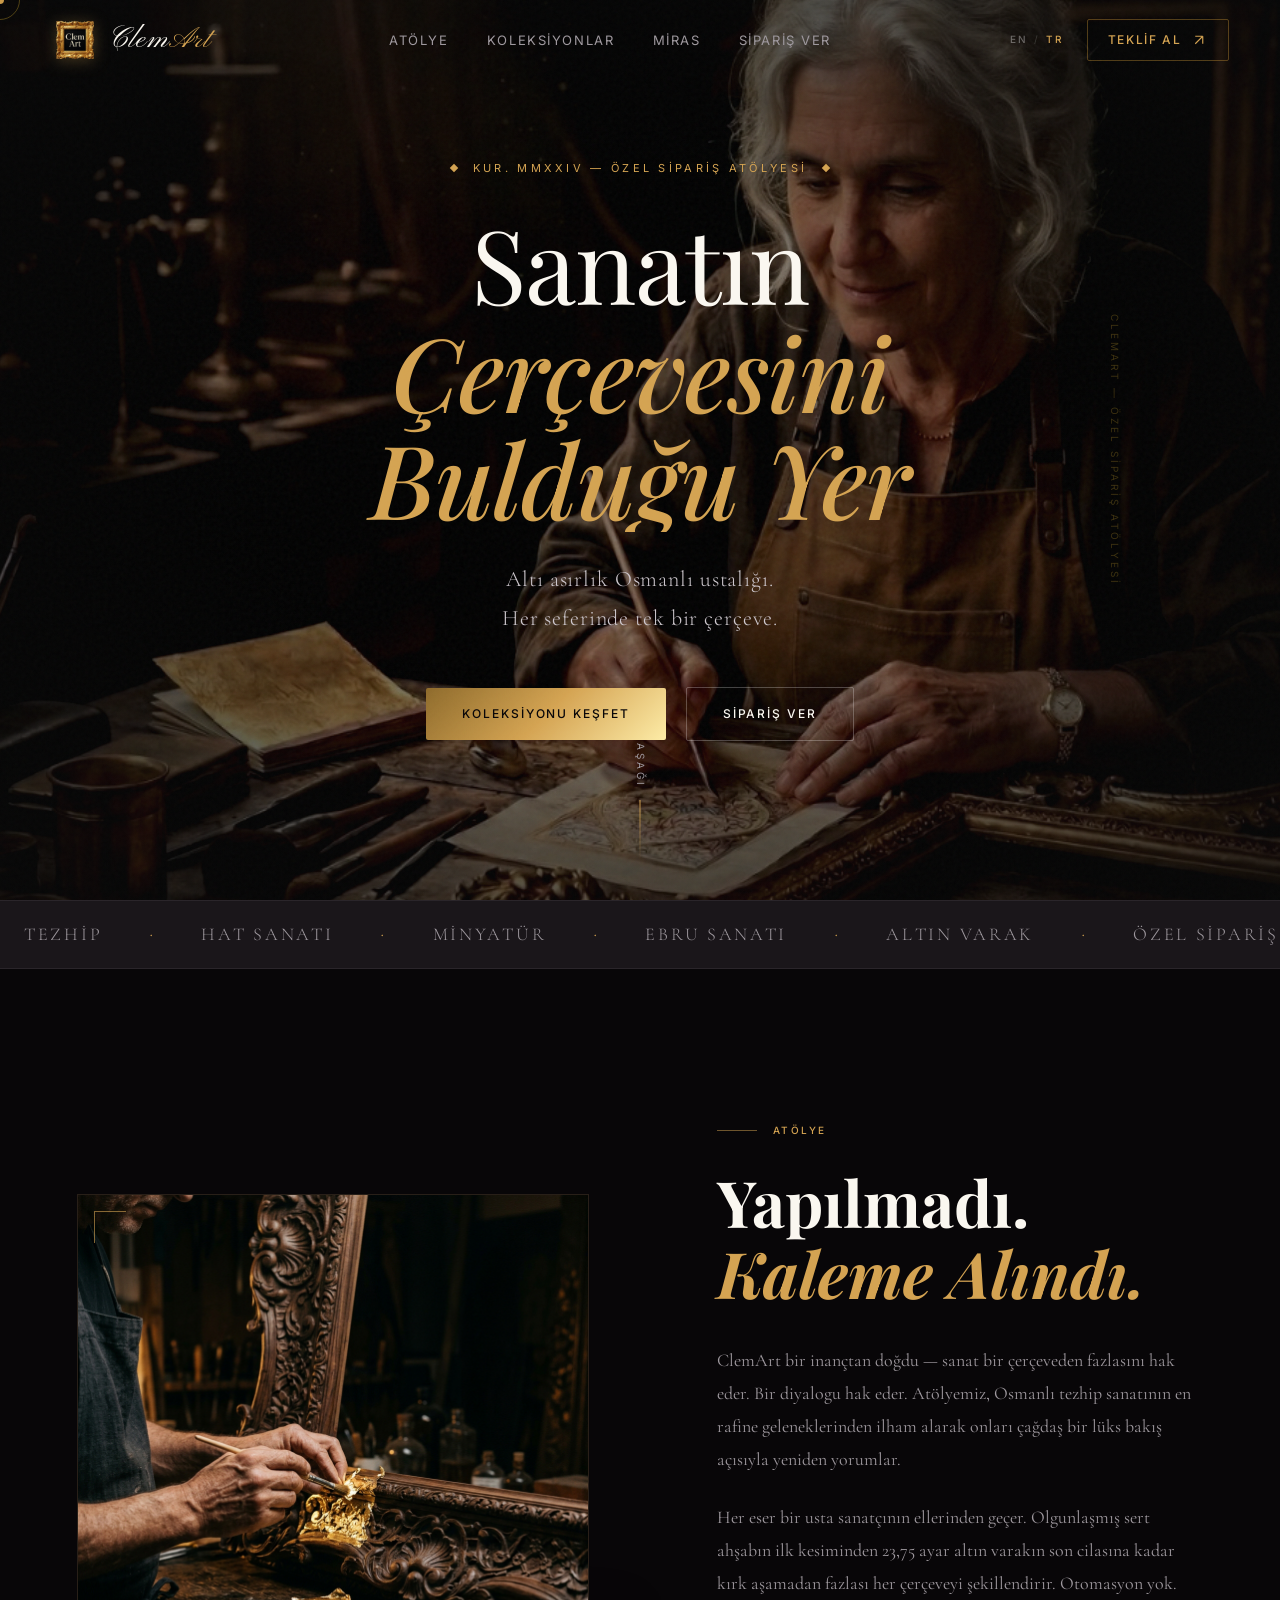
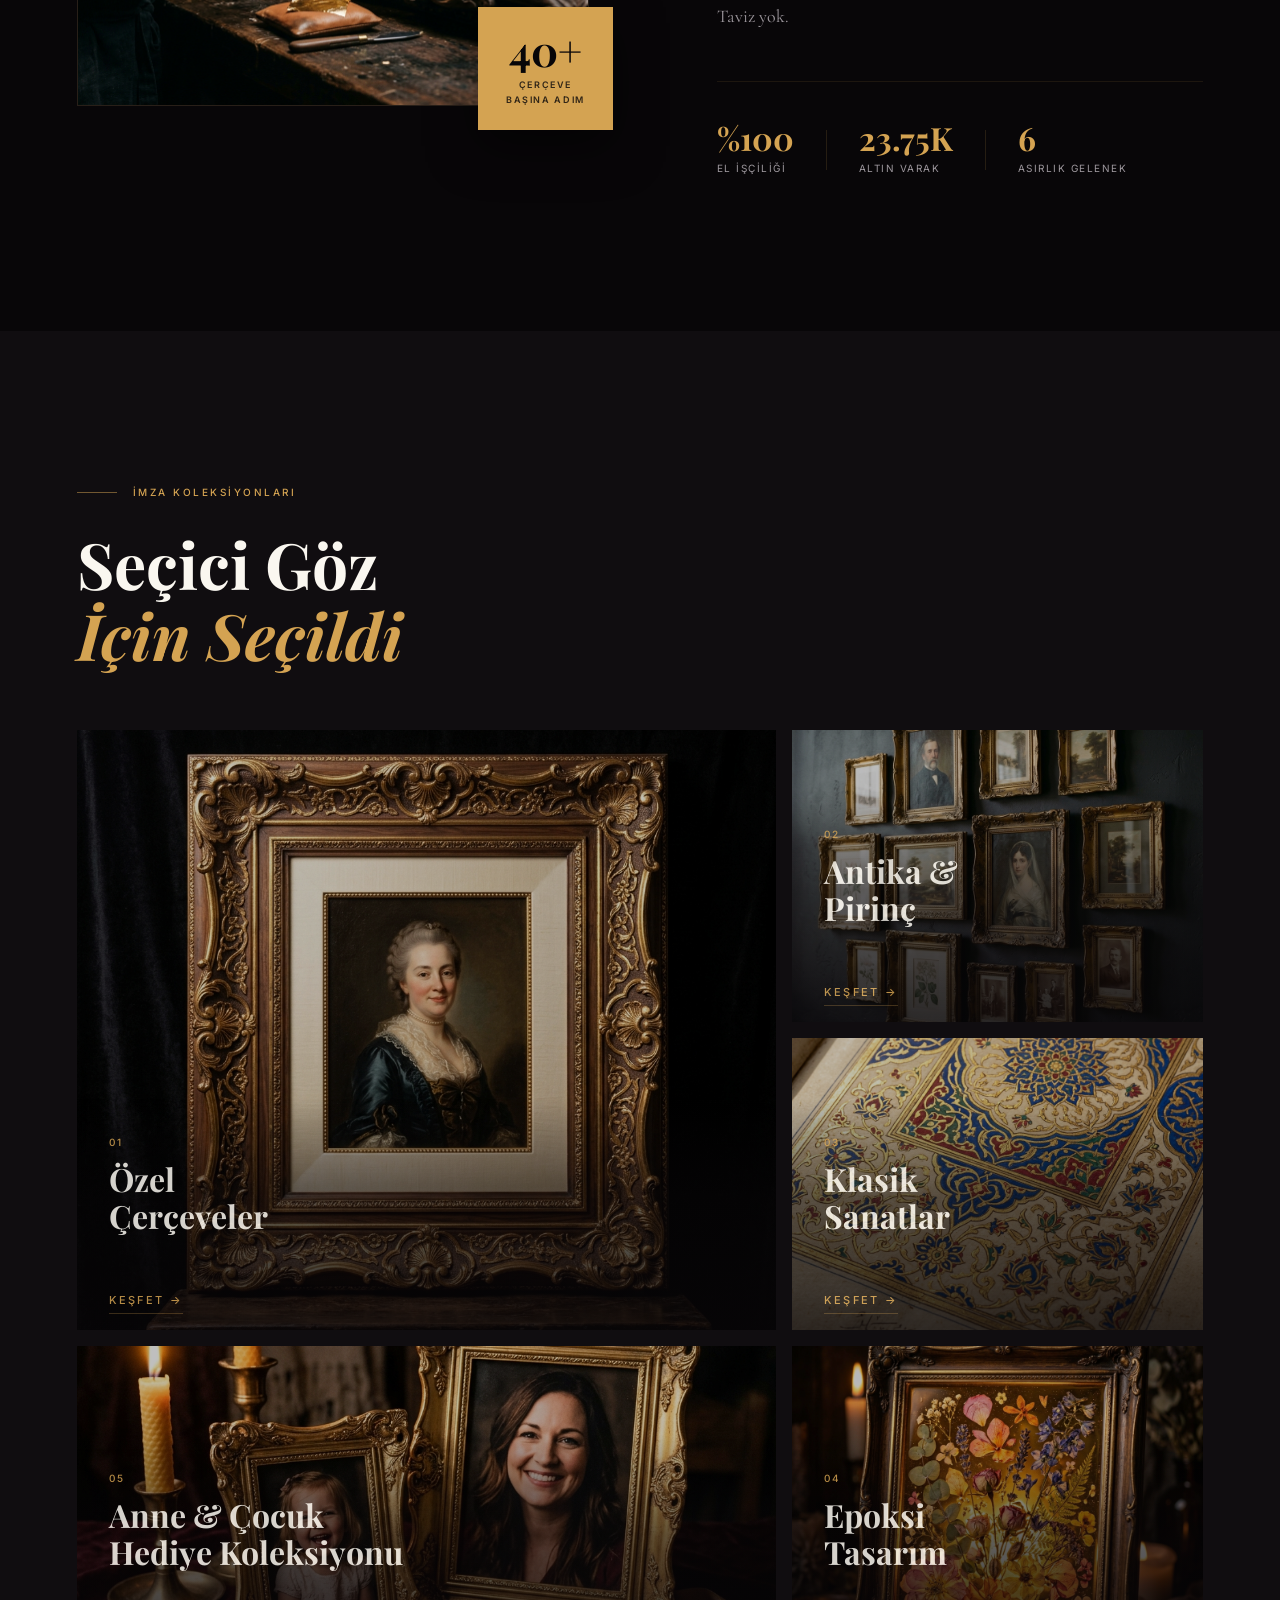
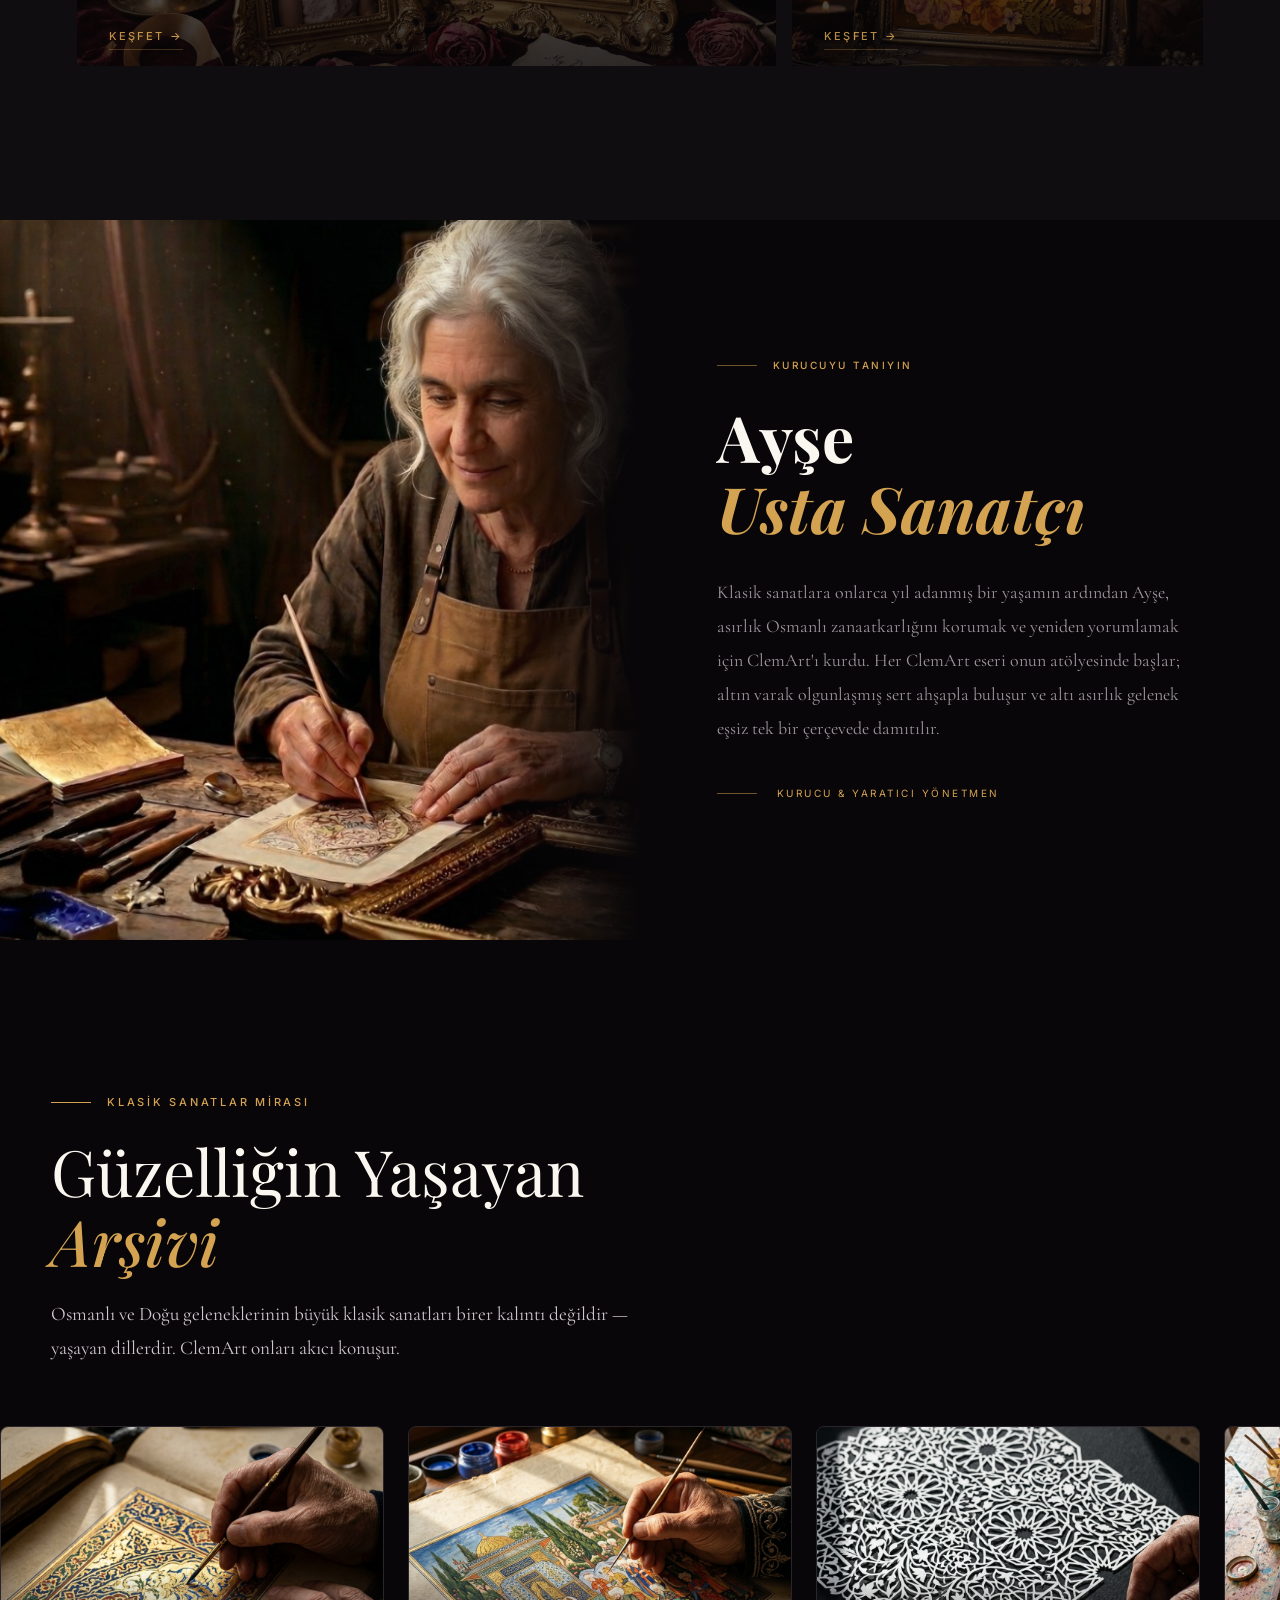
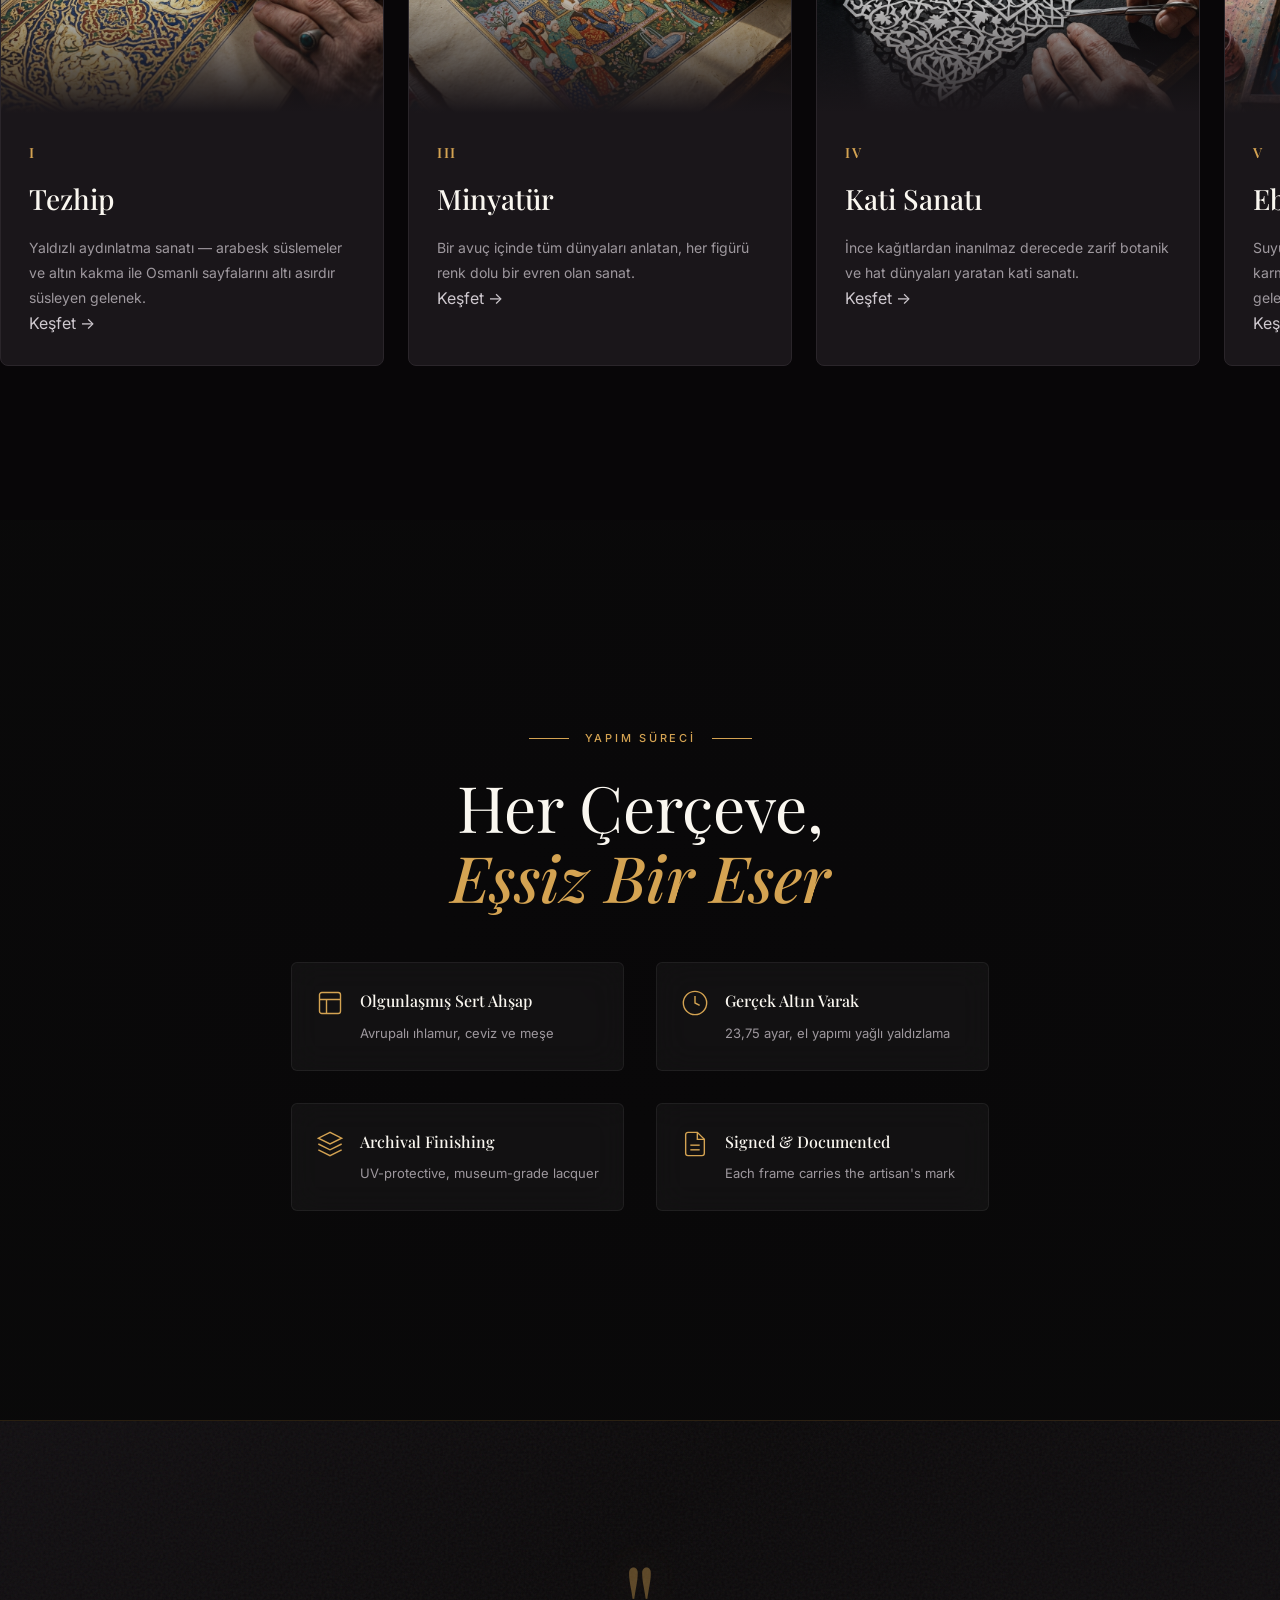
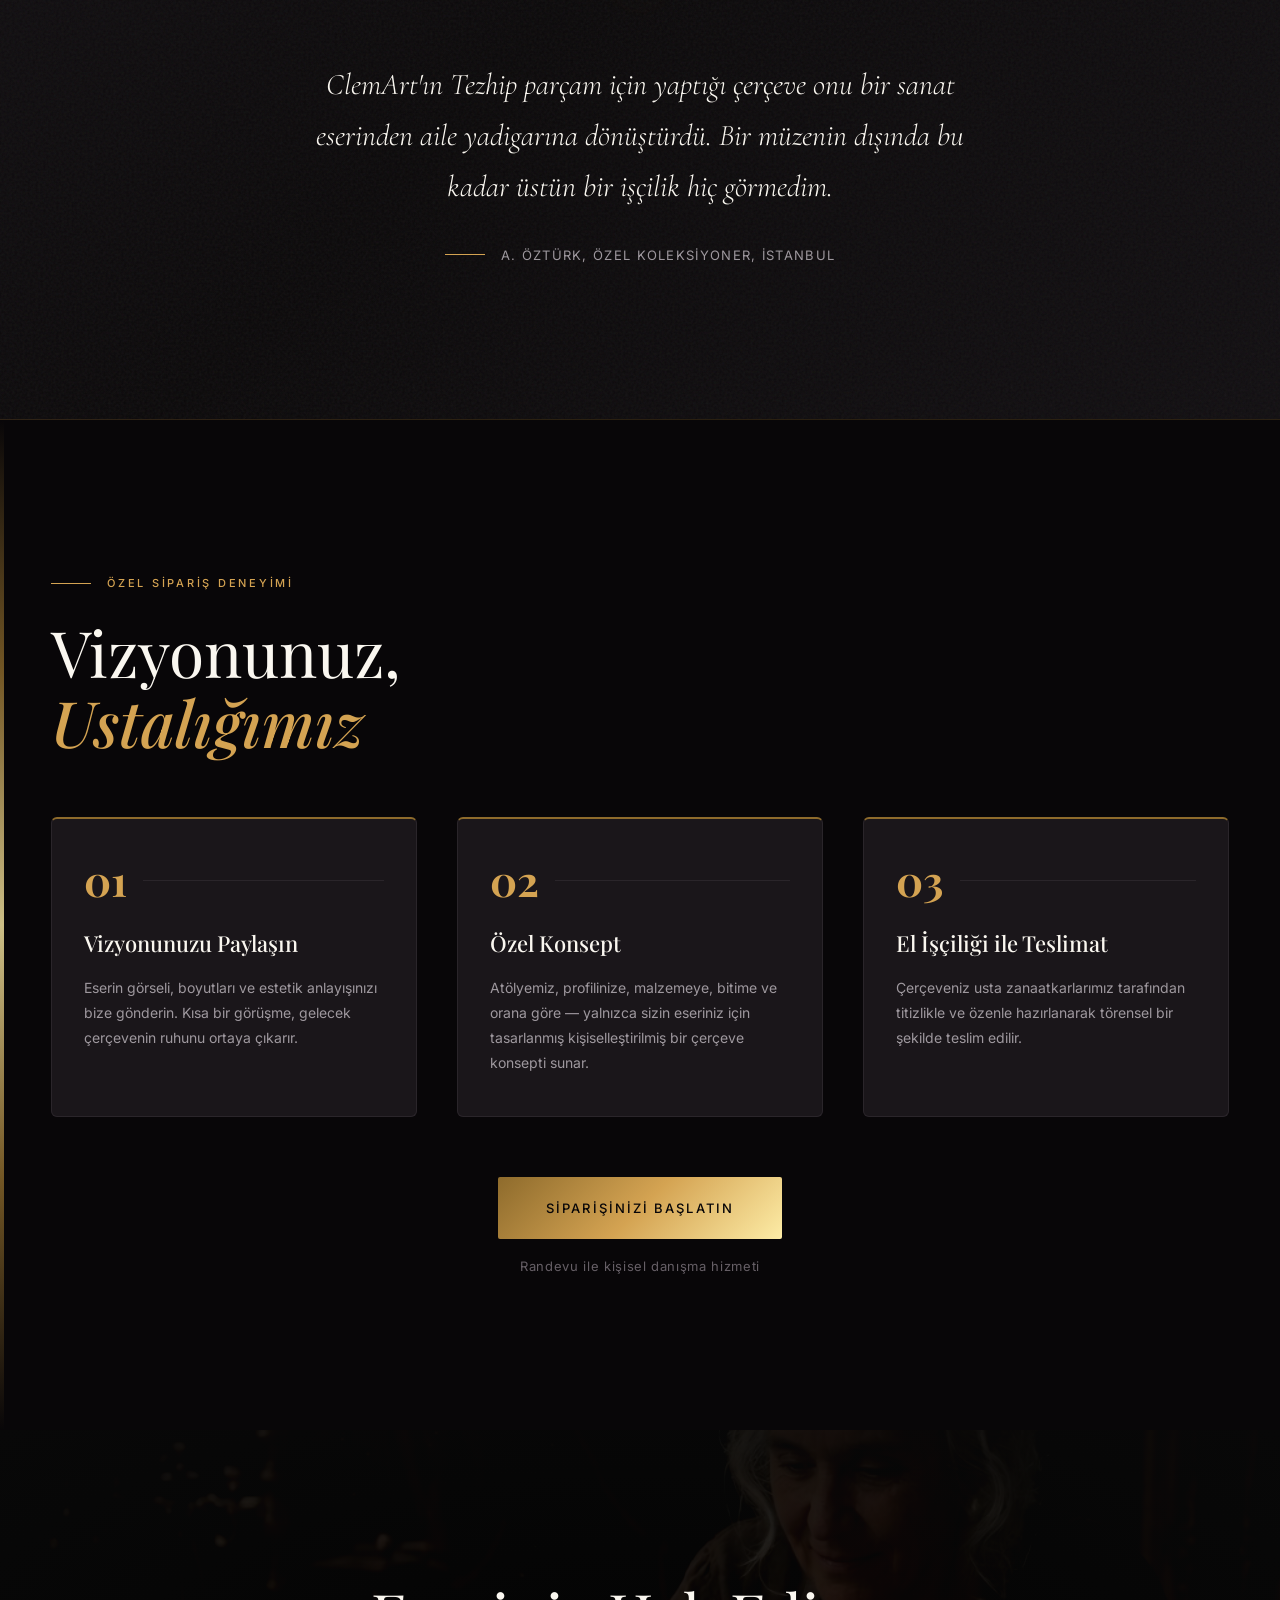
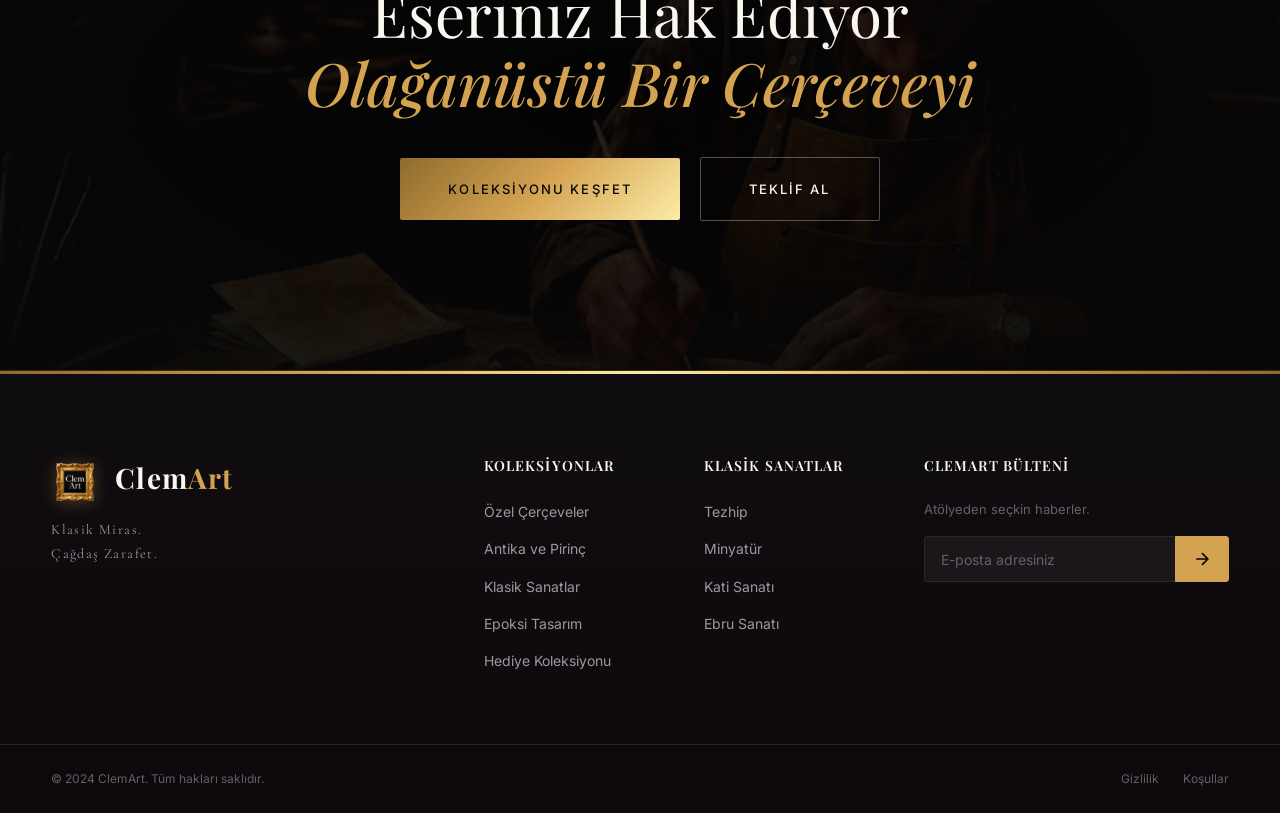
==== commit f8d85f54: "feat: tr/index.html fully translated to Turkish — all sections complete" ====
--- a/tr/index.html
+++ b/tr/index.html
@@ -4,16 +4,36 @@
   <meta charset="UTF-8" />
   <meta name="viewport" content="width=device-width, initial-scale=1.0" />
   <title>ClemArt — Sanatın Çerçevesini Bulduğu Yer</title>
-  <meta name="description" content="ClemArt crafts bespoke luxury frames where classical Ottoman arts meet contemporary elegance. Handcrafted Tezhip, Miniature, Marbling Art and Paper Art frames for collectors, galleries, and discerning interiors." />
+  <meta name="description" content="ClemArt; Osmanlı klasik sanatlarının çağdaş lüksle buluştuğu, el yapımı özel çerçeveler sunan bir atölyedir. Koleksiyonerler, galeriler ve seçkin mekanlar için Tezhip, Minyatür, Ebru ve Kâtı çerçeveleri." />
   <meta property="og:title" content="ClemArt — Sanatın Çerçevesini Bulduğu Yer" />
-  <meta property="og:description" content="Where classical heritage meets modern luxury. Handcrafted frames for collectors and connoisseurs." />
+  <meta property="og:description" content="Klasik miras, çağdaş lüksle buluşuyor. Koleksiyonerler için el yapımı çerçeveler." />
   <link rel="preconnect" href="https://fonts.googleapis.com" />
   <link rel="preconnect" href="https://fonts.gstatic.com" crossorigin />
   <link href="https://fonts.googleapis.com/css2?family=Pinyon+Script&family=Playfair+Display:ital,wght@0,400;0,500;0,700;0,900;1,400;1,700&family=Inter:wght@200;300;400;500&family=Cormorant+Garamond:ital,wght@0,300;0,400;1,300;1,400&display=swap" rel="stylesheet" />
   <link rel="stylesheet" href="../style.css" />
   <link rel="stylesheet" href="../premium.css" />
+  <!-- Google Tag Manager -->
+  <script>(function(w,d,s,l,i){w[l]=w[l]||[];w[l].push({'gtm.start':
+  new Date().getTime(),event:'gtm.js'});var f=d.getElementsByTagName(s)[0],
+  j=d.createElement(s),dl=l!='dataLayer'?'&l='+l:'';j.async=true;j.src=
+  'https://www.googletagmanager.com/gtm.js?id='+i+dl;f.parentNode.insertBefore(j,f);
+  })(window,document,'script','dataLayer','GTM-PDX2WSJM');</script>
+  <!-- End Google Tag Manager -->
+  <!-- Google Analytics -->
+  <script async src="https://www.googletagmanager.com/gtag/js?id=G-F0GHQLYL6S"></script>
+  <script>
+    window.dataLayer = window.dataLayer || [];
+    function gtag(){dataLayer.push(arguments);}
+    gtag('js', new Date());
+    gtag('config', 'G-F0GHQLYL6S');
+  </script>
+  <!-- End Google Analytics -->
 </head>
 <body>
+  <!-- Google Tag Manager (noscript) -->
+  <noscript><iframe src="https://www.googletagmanager.com/ns.html?id=GTM-PDX2WSJM"
+  height="0" width="0" style="display:none;visibility:hidden"></iframe></noscript>
+  <!-- End Google Tag Manager (noscript) -->
 
   <!-- PRELOADER -->
   <div class="preloader" id="preloader">
@@ -54,7 +74,7 @@
           <span>Teklif Al</span>
           <svg width="18" height="18" viewBox="0 0 24 24" fill="none" stroke="currentColor" stroke-width="1.5"><path d="M7 17L17 7M17 7H7M17 7V17"/></svg>
         </a>
-        <button class="nav__burger" id="nav-burger" aria-label="Open menu" aria-expanded="false">
+        <button class="nav__burger" id="nav-burger" aria-label="Menüyü aç" aria-expanded="false">
           <span></span><span></span><span></span>
         </button>
       </div>
@@ -89,29 +109,29 @@
     <div class="hero__content">
       <div class="hero__overline anim-up">
         <div class="hero__diamond"></div>
-        <span>Est. MMXXIV — Bespoke Atelier</span>
+        <span>Kur. MMXXIV — Özel Sipariş Atölyesi</span>
         <div class="hero__diamond"></div>
       </div>
       <h1 class="hero__title">
-        <span class="hero__title-line anim-up"><span>Where Art</span></span>
-        <span class="hero__title-line hero__title-line--italic anim-up"><span>Finds Its Frame</span></span>
+        <span class="hero__title-line anim-up"><span>Sanatın</span></span>
+        <span class="hero__title-line hero__title-line--italic anim-up"><span>Çerçevesini Bulduğu Yer</span></span>
       </h1>
-      <p class="hero__sub anim-up">Six centuries of Ottoman craftsmanship.<br />One frame at a time.</p>
+      <p class="hero__sub anim-up">Altı asırlık Osmanlı ustalığı.<br />Her seferinde tek bir çerçeve.</p>
       <div class="hero__ctas anim-up">
         <a href="#collections" class="btn btn--primary" id="hero-cta-primary">
-          <span>Explore Works</span>
+          <span>Koleksiyonu Keşfet</span>
           <div class="btn__shine"></div>
         </a>
         <a href="#commission" class="btn btn--outline" id="hero-cta-secondary">
-          <span>Begin Commission</span>
+          <span>Sipariş Ver</span>
         </a>
       </div>
     </div>
     <div class="hero__scroll" aria-hidden="true">
-      <div class="hero__scroll-text">Kaydır</div>
+      <div class="hero__scroll-text">Aşağı</div>
       <div class="hero__scroll-line"></div>
     </div>
-    <div class="hero__side-text" aria-hidden="true">ClemArt — Bespoke Atelier</div>
+    <div class="hero__side-text" aria-hidden="true">ClemArt — Özel Sipariş Atölyesi</div>
   </section>
 
   <!-- MARQUEE -->
@@ -121,17 +141,17 @@
       <span>Hat Sanatı</span><span class="marquee__dot">◆</span>
       <span>Minyatür</span><span class="marquee__dot">◆</span>
       <span>Ebru Sanatı</span><span class="marquee__dot">◆</span>
-      <span>Gold Leaf</span><span class="marquee__dot">◆</span>
-      <span>Bespoke</span><span class="marquee__dot">◆</span>
-      <span>Handcrafted</span><span class="marquee__dot">◆</span>
+      <span>Altın Varak</span><span class="marquee__dot">◆</span>
+      <span>Özel Sipariş</span><span class="marquee__dot">◆</span>
+      <span>El İşçiliği</span><span class="marquee__dot">◆</span>
       <span>Miras</span><span class="marquee__dot">◆</span>
       <span>Tezhip</span><span class="marquee__dot">◆</span>
       <span>Hat Sanatı</span><span class="marquee__dot">◆</span>
       <span>Minyatür</span><span class="marquee__dot">◆</span>
       <span>Ebru Sanatı</span><span class="marquee__dot">◆</span>
-      <span>Gold Leaf</span><span class="marquee__dot">◆</span>
-      <span>Bespoke</span><span class="marquee__dot">◆</span>
-      <span>Handcrafted</span><span class="marquee__dot">◆</span>
+      <span>Altın Varak</span><span class="marquee__dot">◆</span>
+      <span>Özel Sipariş</span><span class="marquee__dot">◆</span>
+      <span>El İşçiliği</span><span class="marquee__dot">◆</span>
       <span>Miras</span><span class="marquee__dot">◆</span>
     </div>
   </div>
@@ -149,39 +169,39 @@
         </div>
         <div class="pm-atelier__badge">
           <span class="pm-atelier__badge-num">40+</span>
-          <span class="pm-atelier__badge-label">Steps Per<br/>Frame</span>
-        </div>
-      </div>
-
-      <!-- RIGHT: Editorial text -->
+          <span class="pm-atelier__badge-label">Çerçeve<br/>Başına Adım</span>
+        </div>
+      </div>
+
+      <!-- SAĞ: Editoryal metin -->
       <div class="pm-atelier__text">
         <div class="pm-label reveal-slide">
           <span class="pm-label__line"></span>
-          <span>The Atelier</span>
+          <span>Atölye</span>
         </div>
         <h2 class="pm-atelier__headline reveal-slide">
-          Not Made.<br/><em>Authored.</em>
+          Yapılmadı.<br/><em>Kaleme Alındı.</em>
         </h2>
         <p class="pm-atelier__body reveal-slide">
-          ClemArt was born from a conviction — art deserves more than a frame. It deserves a dialogue. Our atelier draws from the most refined classical traditions of Ottoman illumination, reimagining them through a contemporary luxury lens.
+          ClemArt bir inançtan doğdu — sanat bir çerçeveden fazlasını hak eder. Bir diyalogu hak eder. Atölyemiz, Osmanlı tezhip sanatının en rafine geleneklerinden ilham alarak onları çağdaş bir lüks bakış açısıyla yeniden yorumlar.
         </p>
         <p class="pm-atelier__body reveal-slide">
-          Each piece passes through the hands of a master artisan. From the first cut of seasoned hardwood to the final burnish of 23.75 karat gold leaf, over forty steps shape each frame. No automation. No compromise.
+          Her eser bir usta sanatçının ellerinden geçer. Olgunlaşmış sert ahşabın ilk kesiminden 23,75 ayar altın varakın son cilasına kadar kırk aşamadan fazlası her çerçeveyi şekillendirir. Otomasyon yok. Taviz yok.
         </p>
         <div class="pm-atelier__stats reveal-slide">
           <div class="pm-atelier__stat">
-            <span class="pm-atelier__stat-num">100%</span>
-            <span class="pm-atelier__stat-label">Handcrafted</span>
+            <span class="pm-atelier__stat-num">%100</span>
+            <span class="pm-atelier__stat-label">El İşçiliği</span>
           </div>
           <div class="pm-atelier__stat-div"></div>
           <div class="pm-atelier__stat">
             <span class="pm-atelier__stat-num">23.75K</span>
-            <span class="pm-atelier__stat-label">Gold Leaf</span>
+            <span class="pm-atelier__stat-label">Altın Varak</span>
           </div>
           <div class="pm-atelier__stat-div"></div>
           <div class="pm-atelier__stat">
             <span class="pm-atelier__stat-num">6</span>
-            <span class="pm-atelier__stat-label">Centuries of Craft</span>
+            <span class="pm-atelier__stat-label">Asırlık Gelenek</span>
           </div>
         </div>
       </div>
@@ -196,10 +216,10 @@
     <div class="pm-collections__header">
       <div class="pm-label reveal-slide">
         <span class="pm-label__line"></span>
-        <span>Signature Collections</span>
+        <span>İmza Koleksiyonları</span>
       </div>
       <h2 class="pm-collections__headline reveal-slide">
-        Curated for<br/><em>the Discerning Eye</em>
+        Seçici Göz<br/><em>İçin Seçildi</em>
       </h2>
     </div>
 
@@ -212,9 +232,9 @@
         </div>
         <div class="pm-bento__glass">
           <span class="pm-bento__num">01</span>
-          <h3 class="pm-bento__title">Bespoke<br/>Frames</h3>
-          <p class="pm-bento__desc">Conceived for you. Finished to perfection.</p>
-          <a href="#commission" class="pm-bento__link">Explore <span>→</span></a>
+          <h3 class="pm-bento__title">Özel<br/>Çerçeveler</h3>
+          <p class="pm-bento__desc">Sizin için tasarlandı. Mükemmellikte tamamlandı.</p>
+          <a href="#siparis" class="pm-bento__link">Keşfet <span>→</span></a>
         </div>
       </article>
 
@@ -225,9 +245,9 @@
         </div>
         <div class="pm-bento__glass">
           <span class="pm-bento__num">02</span>
-          <h3 class="pm-bento__title">Antique &<br/>Brass</h3>
-          <p class="pm-bento__desc">Aged character. Timeless presence.</p>
-          <a href="#collections" class="pm-bento__link">Explore <span>→</span></a>
+          <h3 class="pm-bento__title">Antika &<br/>Pirinç</h3>
+          <p class="pm-bento__desc">Çağları aşan karakter. Zamansız bir duruş.</p>
+          <a href="#koleksiyonlar" class="pm-bento__link">Keşfet <span>→</span></a>
         </div>
       </article>
 
@@ -238,9 +258,9 @@
         </div>
         <div class="pm-bento__glass">
           <span class="pm-bento__num">03</span>
-          <h3 class="pm-bento__title">Classical<br/>Arts</h3>
+          <h3 class="pm-bento__title">Klasik<br/>Sanatlar</h3>
           <p class="pm-bento__desc">Tezhip, Hat ve Minyatür için özel tasarım.</p>
-          <a href="tezhip.html" class="pm-bento__link">Explore <span>→</span></a>
+          <a href="tezhip.html" class="pm-bento__link">Keşfet <span>→</span></a>
         </div>
       </article>
 
@@ -251,9 +271,9 @@
         </div>
         <div class="pm-bento__glass">
           <span class="pm-bento__num">05</span>
-          <h3 class="pm-bento__title">Mother & Child<br/>Hediye Koleksiyonu</h3>
-          <p class="pm-bento__desc">Emotionally crafted for those you cherish most.</p>
-          <a href="#commission" class="pm-bento__link">Explore <span>→</span></a>
+          <h3 class="pm-bento__title">Anne & Çocuk<br/>Hediye Koleksiyonu</h3>
+          <p class="pm-bento__desc">En çok sevdikleriniz için duygularla işlenmiş.</p>
+          <a href="#siparis" class="pm-bento__link">Keşfet <span>→</span></a>
         </div>
       </article>
 
@@ -264,9 +284,9 @@
         </div>
         <div class="pm-bento__glass">
           <span class="pm-bento__num">04</span>
-          <h3 class="pm-bento__title">Epoxy<br/>Design</h3>
-          <p class="pm-bento__desc">Nature preserved in resin and gold.</p>
-          <a href="#collections" class="pm-bento__link">Explore <span>→</span></a>
+          <h3 class="pm-bento__title">Epoksi<br/>Tasarım</h3>
+          <p class="pm-bento__desc">Doğa, reçine ve altın içinde muhafaza edildi.</p>
+          <a href="#koleksiyonlar" class="pm-bento__link">Keşfet <span>→</span></a>
         </div>
       </article>
 
@@ -284,15 +304,15 @@
     <div class="pm-founder__content">
       <div class="pm-label reveal-slide">
         <span class="pm-label__line"></span>
-        <span>Meet the Founder</span>
-      </div>
-      <h2 class="pm-founder__name reveal-slide">Ayşe<br/><em>Master Artisan</em></h2>
+        <span>Kurucuyu Tanıyın</span>
+      </div>
+      <h2 class="pm-founder__name reveal-slide">Ayşe<br/><em>Usta Sanatçı</em></h2>
       <p class="pm-founder__body reveal-slide">
-        With decades of devotion to the classical arts, Ayşe founded ClemArt to preserve and reimagine centuries of Ottoman craftsmanship. Every ClemArt piece begins in her atelier, where gold leaf meets seasoned hardwood, and six centuries of tradition are distilled into a single, extraordinary frame.
+        Klasik sanatlara onlarca yıl adanmış bir yaşamın ardından Ayşe, asırlık Osmanlı zanaatkarlığını korumak ve yeniden yorumlamak için ClemArt'ı kurdu. Her ClemArt eseri onun atölyesinde başlar; altın varak olgunlaşmış sert ahşapla buluşur ve altı asırlık gelenek eşsiz tek bir çerçevede damıtılır.
       </p>
       <div class="pm-founder__sig reveal-slide">
         <div class="pm-founder__sig-line"></div>
-        <span>Founder & Creative Director</span>
+        <span>Kurucu & Yaratıcı Yönetmen</span>
       </div>
     </div>
   </section>
@@ -304,13 +324,13 @@
     <div class="heritage__header">
       <div class="section-label reveal-slide">
         <span class="section-label__line"></span>
-        <span>Classical Arts Heritage</span>
+        <span>Klasik Sanatlar Mirası</span>
       </div>
       <h2 class="heritage__headline reveal-slide">
-        The Living<br /><em>Archive of Beauty</em>
+        Güzelliğin Yaşayan<br /><em>Arşivi</em>
       </h2>
       <p class="heritage__intro reveal-slide">
-        The great classical arts of the Ottoman and Eastern traditions are not relics — they are living languages. ClemArt speaks them fluently.
+        Osmanlı ve Doğu geleneklerinin büyük klasik sanatları birer kalıntı değildir — yaşayan dillerdir. ClemArt onları akıcı konuşur.
       </p>
     </div>
     <div class="heritage__carousel" id="heritage-carousel">
@@ -384,22 +404,22 @@
     <div class="craft__content">
       <div class="section-label reveal-slide" style="justify-content:center;">
         <span class="section-label__line"></span>
-        <span>The Making</span>
+        <span>Yapım Süreci</span>
         <span class="section-label__line"></span>
       </div>
-      <h2 class="craft__headline reveal-slide">Every Frame,<br/><em>a Singular Work</em></h2>
+      <h2 class="craft__headline reveal-slide">Her Çerçeve,<br/><em>Eşsiz Bir Eser</em></h2>
       <div class="craft__features">
         <div class="craft__feature reveal-slide">
           <div class="craft__feature-icon">
             <svg width="28" height="28" viewBox="0 0 24 24" fill="none" stroke="currentColor" stroke-width="1.2"><rect x="3" y="3" width="18" height="18" rx="2"/><path d="M3 9h18M9 21V9"/></svg>
           </div>
-          <div><strong>Seasoned Hardwoods</strong><span>European linden, walnut, and oak</span></div>
+          <div><strong>Olgunlaşmış Sert Ahşap</strong><span>Avrupalı ıhlamur, ceviz ve meşe</span></div>
         </div>
         <div class="craft__feature reveal-slide">
           <div class="craft__feature-icon">
             <svg width="28" height="28" viewBox="0 0 24 24" fill="none" stroke="currentColor" stroke-width="1.2"><circle cx="12" cy="12" r="10"/><path d="M12 6v6l4 2"/></svg>
           </div>
-          <div><strong>Genuine Gold Leaf</strong><span>23.75 karat, hand-applied oil gilding</span></div>
+          <div><strong>Gerçek Altın Varak</strong><span>23,75 ayar, el yapımı yağlı yaldızlama</span></div>
         </div>
         <div class="craft__feature reveal-slide">
           <div class="craft__feature-icon">
@@ -422,11 +442,11 @@
     <div class="testimonial__inner reveal-slide">
       <div class="testimonial__quote">"</div>
       <blockquote class="testimonial__text">
-        The frame ClemArt made for my Tezhip piece elevated it from artwork to heirloom. I have never seen craftsmanship like this outside of a museum.
+        ClemArt'ın Tezhip parçam için yaptığı çerçeve onu bir sanat eserinden aile yadigarına dönüştürdü. Bir müzenin dışında bu kadar üstün bir işçilik hiç görmedim.
       </blockquote>
       <div class="testimonial__author">
         <div class="testimonial__author-line"></div>
-        <span>A. Öztürk, Private Collector, Istanbul</span>
+        <span>A. Öztürk, Özel Koleksiyoner, İstanbul</span>
       </div>
     </div>
   </section>
@@ -437,7 +457,7 @@
       <div class="commission__header">
         <div class="section-label reveal-slide">
           <span class="section-label__line"></span>
-          <span>The Bespoke Experience</span>
+          <span>Özel Sipariş Deneyimi</span>
         </div>
         <h2 class="commission__headline reveal-slide">Vizyonunuz,<br/><em>Ustalığımız</em></h2>
       </div>
@@ -456,7 +476,7 @@
             <div class="commission__step-line"></div>
           </div>
           <h3 class="commission__step-title">Özel Konsept</h3>
-          <p class="commission__step-text">Atölyemiz kişiselleştirilmiş bir çerçeve konsepti sunar — profile, material, finish, and proportion — designed exclusively for your piece.</p>
+          <p class="commission__step-text">Atölyemiz, profilinize, malzemeye, bitime ve orana göre — yalnızca sizin eseriniz için tasarlanmış kişiselleştirilmiş bir çerçeve konsepti sunar.</p>
         </div>
         <div class="commission__step reveal-slide" id="step-3">
           <div class="commission__step-header">
@@ -464,11 +484,11 @@
             <div class="commission__step-line"></div>
           </div>
           <h3 class="commission__step-title">El İşçiliği ile Teslimat</h3>
-          <p class="commission__step-text">Çerçeveniz usta zanaatkarlarımız tarafından titizlikle hazırlanır and delivered with ceremony.</p>
+          <p class="commission__step-text">Çerçeveniz usta zanaatkarlarımız tarafından titizlikle ve özenle hazırlanarak törensel bir şekilde teslim edilir.</p>
         </div>
       </div>
       <div class="commission__cta reveal-slide">
-        <a href="mailto:hello@clem-arts.com" class="btn btn--primary btn--large" id="commission-cta">
+        <a href="teklif-al.html" class="btn btn--primary btn--large" id="commission-cta">
           <span>Siparişinizi Başlatın</span>
           <div class="btn__shine"></div>
         </a>
@@ -490,7 +510,7 @@
           <span>Koleksiyonu Keşfet</span>
           <div class="btn__shine"></div>
         </a>
-        <a href="mailto:hello@clem-arts.com" class="btn btn--outline-light btn--large" id="final-cta-2">Sipariş Ver</a>
+        <a href="teklif-al.html" class="btn btn--outline-light btn--large" id="final-cta-2">Teklif Al</a>
       </div>
     </div>
   </section>
@@ -503,7 +523,7 @@
           <img src="../images/logo_transparent.png" alt="ClemArt Logo" style="width:48px;height:48px;filter:drop-shadow(0 2px 8px rgba(212,163,82,0.3));display:inline-block;vertical-align:middle;margin-right:8px;" />
           Clem<span class="gold">Art</span>
         </div>
-        <p class="footer__tagline">Classical Heritage.<br/>Çağdaş Elegance.</p>
+        <p class="footer__tagline">Klasik Miras.<br/>Çağdaş Zarafet.</p>
       </div>
       <div class="footer__cols">
         <div class="footer__col">
@@ -517,7 +537,7 @@
           </ul>
         </div>
         <div class="footer__col">
-          <h4 class="footer__col-title">Heritage Arts</h4>
+          <h4 class="footer__col-title">Klasik Sanatlar</h4>
           <ul>
             <li><a href="tezhip.html">Tezhip</a></li>
             <li><a href="minyatur.html">Minyatür</a></li>
